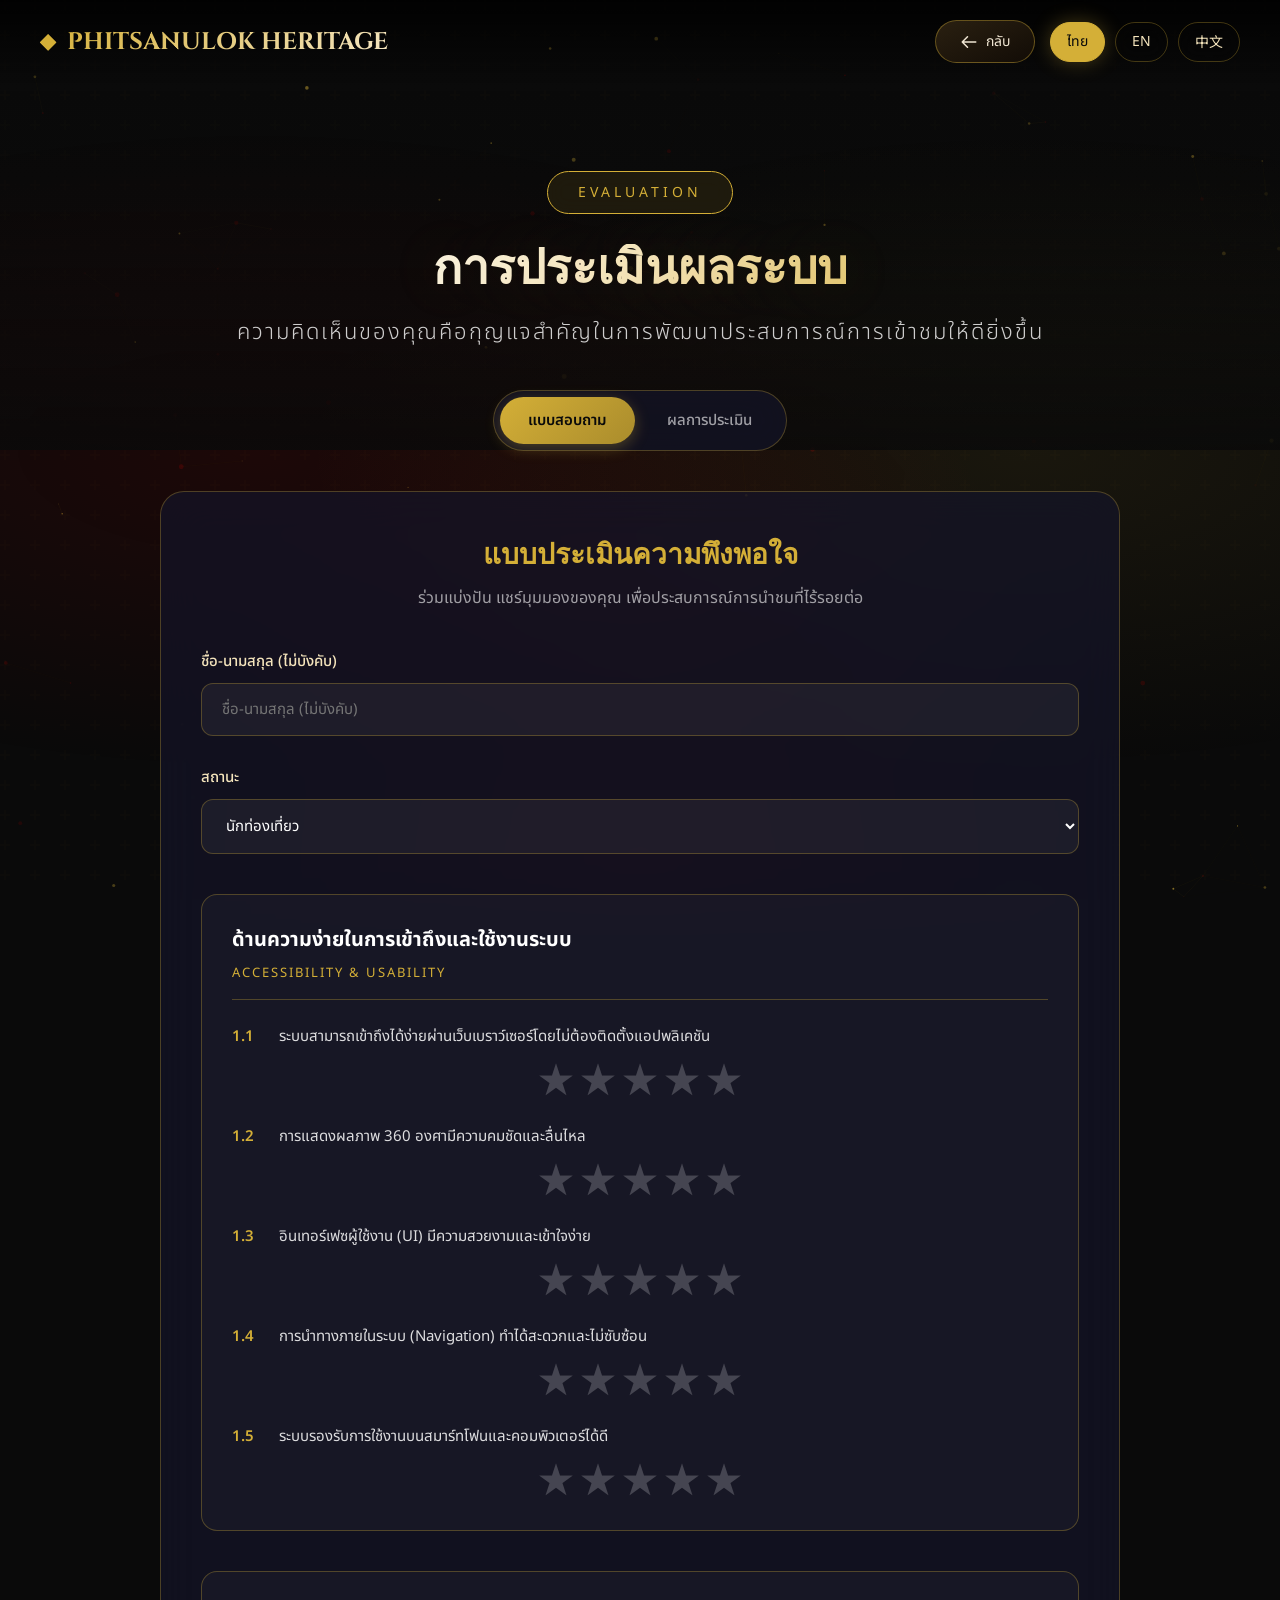
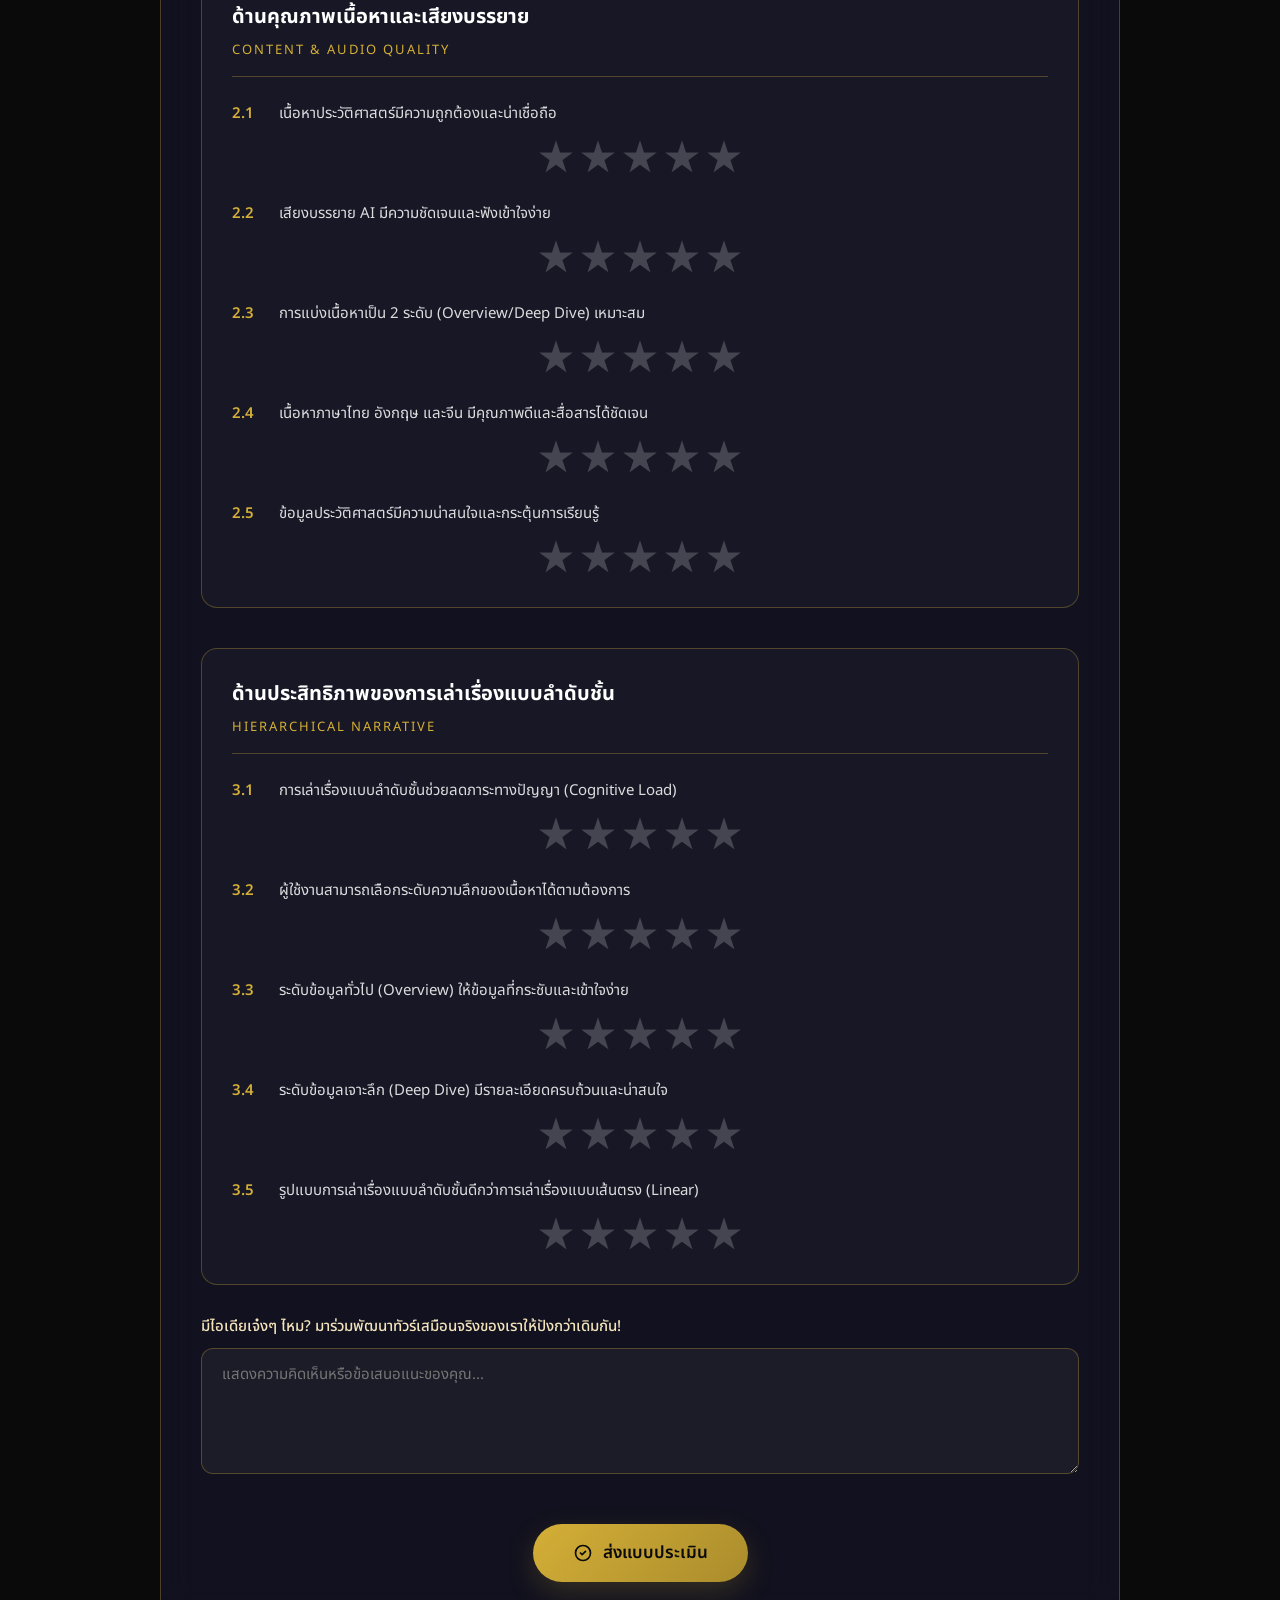
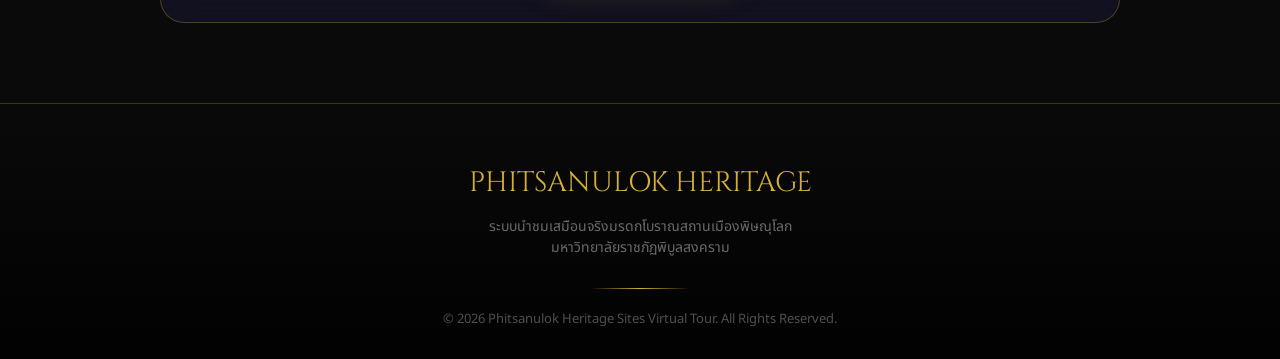
==== evaluation.html @ 80964d95 "Add cache-busting query params to script tags Browsers were caching js/evaluation.js aggressively, s" ====
<!DOCTYPE html>
<html lang="th">
<head>
    <meta charset="UTF-8">
    <meta name="viewport" content="width=device-width, initial-scale=1.0">
    <title>การประเมินผล | Phitsanulok Heritage Evaluation</title>
    <meta name="description" content="แบบประเมินความพึงพอใจระบบนำชมเสมือนจริงมรดกโบราณสถานพิษณุโลก">
    <link rel="stylesheet" href="css/style.css">
    <link rel="preconnect" href="https://fonts.googleapis.com">
    <link rel="preconnect" href="https://fonts.gstatic.com" crossorigin>
</head>
<body>
    <!-- Background Effects -->
    <canvas id="particles-canvas"></canvas>
    <div class="bg-gradient"></div>
    <div class="thai-pattern"></div>

    <!-- Navigation -->
    <nav class="main-nav">
        <a href="index.html" class="nav-logo">PHITSANULOK HERITAGE</a>
        <div style="display: flex; align-items: center; gap: 15px;">
            <a href="index.html" class="tour-back">
                <svg width="18" height="18" fill="none" stroke="currentColor" viewBox="0 0 24 24">
                    <path stroke-linecap="round" stroke-linejoin="round" stroke-width="2" d="M10 19l-7-7m0 0l7-7m-7 7h18"/>
                </svg>
                <span>กลับ</span>
            </a>
            <div class="nav-lang">
                <button class="lang-btn active" data-lang="th">ไทย</button>
                <button class="lang-btn" data-lang="en">EN</button>
                <button class="lang-btn" data-lang="zh">中文</button>
            </div>
        </div>
    </nav>

    <!-- Hero Section (Compact) -->
    <section class="hero hero-compact">
        <div class="hero-bg" style="filter: brightness(0.15);"></div>
        <div class="hero-overlay"></div>
        <div class="hero-content" style="padding-top: 120px;">
            <div class="hero-badge">EVALUATION</div>
            <h1 class="hero-title" style="font-size: clamp(28px, 5vw, 48px);">การประเมินผลระบบ</h1>
            <p class="hero-subtitle">ความคิดเห็นของคุณคือกุญแจสำคัญในการพัฒนาประสบการณ์การเข้าชมให้ดียิ่งขึ้น</p>
        </div>
    </section>

    <!-- Evaluation Section -->
    <section class="evaluation-section">
        <div class="eval-tabs-container">
            <div class="eval-tabs">
                <!-- Tabs rendered by JS -->
            </div>
        </div>
        <div class="eval-content">
            <!-- Content rendered by JS -->
        </div>
    </section>

    <!-- Footer -->
    <footer class="main-footer">
        <div class="footer-logo">PHITSANULOK HERITAGE</div>
        <p class="footer-text">
            ระบบนำชมเสมือนจริงมรดกโบราณสถานเมืองพิษณุโลก<br>
            มหาวิทยาลัยราชภัฏพิบูลสงคราม
        </p>
        <div class="footer-divider"></div>
        <p class="footer-copy">© 2026 Phitsanulok Heritage Sites Virtual Tour. All Rights Reserved.</p>
    </footer>

    <script src="js/main.js?v=2"></script>
    <script src="js/evaluation.js?v=2"></script>
</body>
</html>
---- css/style.css ----
/* ============================================
   CHAN PALACE VIRTUAL TOUR - ROYAL THEME CSS
   ============================================ */

@import url('https://fonts.googleapis.com/css2?family=Noto+Sans+Thai:wght@300;400;500;600;700&family=Noto+Sans+SC:wght@300;400;500;700&family=Cinzel:wght@400;600;700&display=swap');

:root {
    --royal-gold: #D4AF37;
    --royal-gold-light: #F4E4BC;
    --royal-gold-dark: #AA8C2C;
    --royal-red: #8B0000;
    --royal-red-dark: #5C0000;
    --royal-black: #0a0a0a;
    --royal-dark: #1a1a2e;
    --glass-bg: rgba(20, 20, 40, 0.7);
    --glass-border: rgba(212, 175, 55, 0.3);
}

* {
    margin: 0;
    padding: 0;
    box-sizing: border-box;
}

html {
    scroll-behavior: smooth;
    height: 100%;
}

body {
    font-family: 'Noto Sans Thai', 'Noto Sans SC', sans-serif;
    background: var(--royal-black);
    color: #fff;
    overflow-x: hidden;
    min-height: 100vh;
    height: 100%;
}

/* The 360 tour's <a-scene> needs an explicit height to resolve against,
   otherwise it collapses to 0px and the canvas never becomes visible. */
a-scene {
    display: block;
    width: 100%;
    height: 100vh;
}

/* Custom Scrollbar */
::-webkit-scrollbar {
    width: 8px;
}
::-webkit-scrollbar-track {
    background: var(--royal-black);
}
::-webkit-scrollbar-thumb {
    background: linear-gradient(180deg, var(--royal-gold), var(--royal-gold-dark));
    border-radius: 4px;
}

/* ============================================
   PARTICLES & BACKGROUND EFFECTS
   ============================================ */
#particles-canvas {
    position: fixed;
    top: 0;
    left: 0;
    width: 100%;
    height: 100%;
    z-index: 0;
    pointer-events: none;
}

.bg-gradient {
    position: fixed;
    top: 0;
    left: 0;
    width: 100%;
    height: 100%;
    background: 
        radial-gradient(ellipse at 20% 50%, rgba(139, 0, 0, 0.15) 0%, transparent 50%),
        radial-gradient(ellipse at 80% 50%, rgba(212, 175, 55, 0.08) 0%, transparent 50%),
        radial-gradient(ellipse at 50% 100%, rgba(90, 0, 0, 0.2) 0%, transparent 50%);
    z-index: 1;
    pointer-events: none;
}

/* Thai Pattern Overlay */
.thai-pattern {
    position: fixed;
    top: 0;
    left: 0;
    width: 100%;
    height: 100%;
    background-image: url("data:image/svg+xml,%3Csvg width='60' height='60' viewBox='0 0 60 60' xmlns='http://www.w3.org/2000/svg'%3E%3Cg fill='none' fill-rule='evenodd'%3E%3Cg fill='%23D4AF37' fill-opacity='0.03'%3E%3Cpath d='M36 34v-4h-2v4h-4v2h4v4h2v-4h4v-2h-4zm0-30V0h-2v4h-4v2h4v4h2V6h4V4h-4zM6 34v-4H4v4H0v2h4v4h2v-4h4v-2H6zM6 4V0H4v4H0v2h4v4h2V6h4V4H6z'/%3E%3C/g%3E%3C/g%3E%3C/svg%3E");
    z-index: 2;
    pointer-events: none;
    opacity: 0.6;
}

/* ============================================
   LOADING SCREEN
   ============================================ */
.loading-screen {
    position: fixed;
    top: 0;
    left: 0;
    width: 100%;
    height: 100%;
    background: var(--royal-black);
    z-index: 9999;
    display: flex;
    flex-direction: column;
    align-items: center;
    justify-content: center;
    transition: opacity 1s ease, visibility 1s ease;
}

.loading-screen.hidden {
    opacity: 0;
    visibility: hidden;
    pointer-events: none;
}

.loading-text {
    font-size: 18px;
    color: var(--royal-gold-light);
    letter-spacing: 4px;
    animation: pulse 2s ease-in-out infinite;
}

@keyframes spin {
    to { transform: rotate(360deg); }
}

@keyframes pulse {
    0%, 100% { opacity: 0.5; }
    50% { opacity: 1; }
}

/* ============================================
   NAVIGATION
   ============================================ */
.main-nav {
    position: fixed;
    top: 0;
    left: 0;
    width: 100%;
    z-index: 100;
    padding: 20px 40px;
    display: flex;
    justify-content: space-between;
    align-items: center;
    background: linear-gradient(to bottom, rgba(0,0,0,0.8), transparent);
    transition: all 0.4s ease;
}

.main-nav.scrolled {
    background: rgba(10, 10, 10, 0.95);
    backdrop-filter: blur(20px);
    padding: 15px 40px;
    border-bottom: 1px solid var(--glass-border);
}

.nav-logo {
    font-family: 'Cinzel', serif;
    font-size: 24px;
    font-weight: 700;
    background: linear-gradient(135deg, var(--royal-gold), var(--royal-gold-light), var(--royal-gold));
    background-size: 200% auto;
    -webkit-background-clip: text;
    -webkit-text-fill-color: transparent;
    background-clip: text;
    animation: shine 3s linear infinite;
    text-decoration: none;
    display: flex;
    align-items: center;
    gap: 12px;
}

.nav-logo::before {
    content: '◆';
    color: var(--royal-gold);
    -webkit-text-fill-color: var(--royal-gold);
    font-size: 20px;
}

@keyframes shine {
    to { background-position: 200% center; }
}

.nav-lang {
    display: flex;
    gap: 10px;
}

.lang-btn {
    background: transparent;
    border: 1px solid var(--glass-border);
    color: var(--royal-gold-light);
    padding: 8px 16px;
    border-radius: 20px;
    cursor: pointer;
    font-family: inherit;
    font-size: 14px;
    transition: all 0.3s ease;
    backdrop-filter: blur(10px);
}

.lang-btn:hover, .lang-btn.active {
    background: var(--royal-gold);
    color: var(--royal-black);
    border-color: var(--royal-gold);
    box-shadow: 0 0 20px rgba(212, 175, 55, 0.3);
}

/* ============================================
   HERO SECTION
   ============================================ */
.hero {
    position: relative;
    height: 100vh;
    display: flex;
    align-items: center;
    justify-content: center;
    overflow: hidden;
    z-index: 10;
}

.hero-bg {
    position: absolute;
    top: 0;
    left: 0;
    width: 100%;
    height: 100%;
    background: url('img/110.webp') center/cover;
    filter: brightness(0.3);
    transform: scale(1.1);
    animation: zoomSlow 20s ease-in-out infinite alternate;
}

.hero-bg-layer {
    position: absolute;
    top: 0;
    left: 0;
    width: 100%;
    height: 100%;
    background-size: cover;
    background-position: center;
    filter: brightness(0.85);
    transform: scale(1.1);
    opacity: 0;
    transition: opacity 1.5s ease-in-out;
    animation: zoomSlow 20s ease-in-out infinite alternate;
}

.hero-bg-layer.active {
    opacity: 1;
}

@keyframes zoomSlow {
    to { transform: scale(1.2); }
}

.hero-overlay {
    position: absolute;
    top: 0;
    left: 0;
    width: 100%;
    height: 100%;
    background: linear-gradient(to bottom, 
        rgba(10,10,10,0.1) 0%, 
        rgba(10,10,10,0.35) 50%, 
        rgba(10,10,10,0.85) 100%);
}

.hero-content {
    position: relative;
    z-index: 10;
    text-align: center;
    max-width: 900px;
    padding: 0 20px;
}

.hero-badge {
    display: inline-block;
    padding: 10px 30px;
    border: 1px solid var(--royal-gold);
    border-radius: 30px;
    color: var(--royal-gold);
    font-size: 14px;
    letter-spacing: 4px;
    text-transform: uppercase;
    margin-bottom: 30px;
    animation: fadeInDown 1s ease;
    background: rgba(212, 175, 55, 0.1);
    backdrop-filter: blur(10px);
}

.hero-title {
    font-family: 'Cinzel', serif;
    font-size: clamp(40px, 8vw, 80px);
    font-weight: 700;
    line-height: 1.1;
    margin-bottom: 20px;
    background: linear-gradient(135deg, #fff 0%, var(--royal-gold-light) 50%, var(--royal-gold) 100%);
    -webkit-background-clip: text;
    -webkit-text-fill-color: transparent;
    background-clip: text;
    animation: fadeInUp 1s ease 0.3s both;
    text-shadow: 0 0 60px rgba(212, 175, 55, 0.2);
}

.hero-subtitle {
    font-size: clamp(16px, 3vw, 22px);
    color: rgba(255, 255, 255, 0.8);
    margin-bottom: 50px;
    font-weight: 300;
    letter-spacing: 2px;
    animation: fadeInUp 1s ease 0.6s both;
}

.hero-cta {
    display: inline-flex;
    align-items: center;
    gap: 15px;
    padding: 18px 50px;
    background: linear-gradient(135deg, var(--royal-gold), var(--royal-gold-dark));
    color: var(--royal-black);
    text-decoration: none;
    font-size: 18px;
    font-weight: 600;
    border-radius: 50px;
    transition: all 0.4s ease;
    animation: fadeInUp 1s ease 0.9s both;
    box-shadow: 0 10px 40px rgba(212, 175, 55, 0.3);
    border: 2px solid transparent;
    position: relative;
    overflow: hidden;
}

.hero-cta::before {
    content: '';
    position: absolute;
    top: 0;
    left: -100%;
    width: 100%;
    height: 100%;
    background: linear-gradient(90deg, transparent, rgba(255,255,255,0.4), transparent);
    transition: left 0.6s ease;
}

.hero-cta:hover::before {
    left: 100%;
}

.hero-cta:hover {
    transform: translateY(-3px);
    box-shadow: 0 15px 50px rgba(212, 175, 55, 0.5);
    border-color: var(--royal-gold-light);
}

.hero-cta svg {
    width: 24px;
    height: 24px;
    transition: transform 0.3s ease;
}

.hero-cta:hover svg {
    transform: translateX(5px);
}

.scroll-indicator {
    position: absolute;
    bottom: 40px;
    left: 50%;
    transform: translateX(-50%);
    display: flex;
    flex-direction: column;
    align-items: center;
    gap: 10px;
    animation: bounce 2s infinite;
    color: var(--royal-gold);
    font-size: 12px;
    letter-spacing: 2px;
}

@keyframes bounce {
    0%, 20%, 50%, 80%, 100% { transform: translateX(-50%) translateY(0); }
    40% { transform: translateX(-50%) translateY(-10px); }
    60% { transform: translateX(-50%) translateY(-5px); }
}

@keyframes fadeInDown {
    from { opacity: 0; transform: translateY(-30px); }
    to { opacity: 1; transform: translateY(0); }
}

@keyframes fadeInUp {
    from { opacity: 0; transform: translateY(30px); }
    to { opacity: 1; transform: translateY(0); }
}

/* ============================================
   LOCATIONS SECTION
   ============================================ */
.locations-section {
    position: relative;
    z-index: 10;
    padding: 100px 40px;
    max-width: 1400px;
    margin: 0 auto;
}

.section-header {
    text-align: center;
    margin-bottom: 80px;
}

.section-label {
    display: inline-block;
    color: var(--royal-gold);
    font-size: 14px;
    letter-spacing: 4px;
    text-transform: uppercase;
    margin-bottom: 15px;
    position: relative;
}

.section-label::before,
.section-label::after {
    content: '◆';
    margin: 0 15px;
    color: var(--royal-gold-dark);
    font-size: 10px;
}

.section-title {
    font-family: 'Cinzel', serif;
    font-size: clamp(28px, 5vw, 48px);
    font-weight: 700;
    color: #fff;
    margin-bottom: 20px;
}

.section-desc {
    color: rgba(255, 255, 255, 0.6);
    font-size: 18px;
    max-width: 600px;
    margin: 0 auto;
    line-height: 1.6;
}

/* Location Cards */
.locations-grid {
    display: grid;
    grid-template-columns: repeat(auto-fit, minmax(350px, 1fr));
    gap: 40px;
}

.location-card {
    position: relative;
    border-radius: 20px;
    overflow: hidden;
    background: var(--glass-bg);
    border: 1px solid var(--glass-border);
    backdrop-filter: blur(20px);
    transition: all 0.5s cubic-bezier(0.4, 0, 0.2, 1);
    cursor: pointer;
    transform-style: preserve-3d;
    perspective: 1000px;
}

.location-card::before {
    content: '';
    position: absolute;
    top: 0;
    left: 0;
    right: 0;
    bottom: 0;
    background: linear-gradient(135deg, rgba(212, 175, 55, 0.1), transparent, rgba(139, 0, 0, 0.1));
    opacity: 0;
    transition: opacity 0.5s ease;
    z-index: 1;
    pointer-events: none;
}

.location-card:hover::before {
    opacity: 1;
}

.location-card:hover {
    transform: translateY(-10px) rotateX(5deg);
    box-shadow: 
        0 30px 60px rgba(0, 0, 0, 0.5),
        0 0 40px rgba(212, 175, 55, 0.1);
    border-color: var(--royal-gold);
}

.card-image {
    position: relative;
    height: 280px;
    overflow: hidden;
}

.card-image img {
    width: 100%;
    height: 100%;
    object-fit: cover;
    transition: transform 0.8s ease;
}

.location-card:hover .card-image img {
    transform: scale(1.15);
}

.card-image-overlay {
    position: absolute;
    top: 0;
    left: 0;
    width: 100%;
    height: 100%;
    background: linear-gradient(to bottom, transparent 30%, rgba(10, 10, 10, 0.9) 100%);
}

.card-badge {
    position: absolute;
    top: 20px;
    right: 20px;
    background: rgba(212, 175, 55, 0.9);
    color: var(--royal-black);
    padding: 6px 16px;
    border-radius: 20px;
    font-size: 12px;
    font-weight: 600;
    z-index: 5;
    backdrop-filter: blur(10px);
}

.card-content {
    padding: 30px;
    position: relative;
    z-index: 5;
}

.card-number {
    position: absolute;
    top: -40px;
    right: 20px;
    font-family: 'Cinzel', serif;
    font-size: 80px;
    font-weight: 700;
    color: rgba(212, 175, 55, 0.1);
    line-height: 1;
    z-index: 0;
}

.card-title {
    font-size: 24px;
    font-weight: 600;
    margin-bottom: 10px;
    color: #fff;
    position: relative;
    z-index: 1;
}

.card-text {
    color: rgba(255, 255, 255, 0.6);
    font-size: 15px;
    line-height: 1.7;
    margin-bottom: 25px;
    position: relative;
    z-index: 1;
}

.card-meta {
    display: flex;
    align-items: center;
    gap: 20px;
    margin-bottom: 25px;
    position: relative;
    z-index: 1;
}

.meta-item {
    display: flex;
    align-items: center;
    gap: 8px;
    font-size: 13px;
    color: var(--royal-gold-light);
}

.meta-item svg {
    width: 16px;
    height: 16px;
    color: var(--royal-gold);
}

.card-btn {
    display: inline-flex;
    align-items: center;
    gap: 10px;
    padding: 12px 28px;
    background: transparent;
    border: 1px solid var(--royal-gold);
    color: var(--royal-gold);
    text-decoration: none;
    border-radius: 30px;
    font-size: 14px;
    font-weight: 500;
    transition: all 0.3s ease;
    position: relative;
    z-index: 1;
    overflow: hidden;
}

.card-btn::before {
    content: '';
    position: absolute;
    top: 0;
    left: 0;
    width: 0;
    height: 100%;
    background: var(--royal-gold);
    transition: width 0.4s ease;
    z-index: -1;
}

.card-btn:hover::before {
    width: 100%;
}

.card-btn:hover {
    color: var(--royal-black);
    box-shadow: 0 0 20px rgba(212, 175, 55, 0.3);
}

/* ============================================
   FOOTER
   ============================================ */
.main-footer {
    position: relative;
    z-index: 10;
    padding: 60px 40px 30px;
    border-top: 1px solid var(--glass-border);
    background: linear-gradient(to top, rgba(0,0,0,0.8), transparent);
    text-align: center;
}

.footer-logo {
    font-family: 'Cinzel', serif;
    font-size: 28px;
    color: var(--royal-gold);
    margin-bottom: 15px;
}

.footer-text {
    color: rgba(255, 255, 255, 0.4);
    font-size: 14px;
    margin-bottom: 30px;
}

.footer-divider {
    width: 100px;
    height: 1px;
    background: linear-gradient(to right, transparent, var(--royal-gold), transparent);
    margin: 0 auto 20px;
}

.footer-copy {
    color: rgba(255, 255, 255, 0.3);
    font-size: 13px;
}

/* ============================================
   TOUR PAGE SPECIFIC
   ============================================ */
.tour-container {
    position: fixed;
    top: 0;
    left: 0;
    width: 100%;
    height: 100%;
    z-index: 1;
}

.tour-ui {
    position: fixed;
    z-index: 100;
    pointer-events: none;
    width: 100%;
    height: 100%;
    top: 0;
    left: 0;
}

.tour-ui > * {
    pointer-events: auto;
}

.tour-header {
    position: absolute;
    top: 0;
    left: 0;
    width: 100%;
    padding: 20px 40px;
    display: flex;
    justify-content: space-between;
    align-items: center;
    background: linear-gradient(to bottom, rgba(0,0,0,0.8), transparent);
}

.tour-title {
    font-family: 'Cinzel', serif;
    font-size: 20px;
    color: var(--royal-gold);
}

.tour-back {
    display: inline-flex;
    align-items: center;
    gap: 8px;
    padding: 10px 24px;
    background: linear-gradient(155deg, #2a2011, #120c06);
    border: 1px solid rgba(212, 175, 55, 0.4);
    color: #f0e6d3;
    text-decoration: none;
    border-radius: 30px;
    font-size: 14px;
    backdrop-filter: blur(20px);
    transition: all 0.3s ease;
}

.tour-back:hover {
    background: var(--royal-gold);
    color: var(--royal-black);
    border-color: var(--royal-gold);
}

/* Info Panel */
.info-panel {
    position: absolute;
    bottom: 40px;
    left: 50%;
    transform: translateX(-50%);
    width: 90%;
    max-width: 700px;
    background:
        radial-gradient(120% 70% at 50% 0%, rgba(212, 175, 55, 0.09), transparent 70%),
        linear-gradient(160deg, #2a2011 0%, #191207 55%, #100b06 100%);
    backdrop-filter: blur(24px);
    border: 1px solid rgba(212, 175, 55, 0.42);
    border-radius: 24px;
    padding: 30px;
    box-shadow: 0 20px 60px rgba(0, 0, 0, 0.5), inset 0 1px 0 rgba(244, 228, 188, 0.12);
}

.info-tabs {
    display: flex;
    gap: 10px;
    margin-bottom: 20px;
}

.info-tab {
    padding: 10px 24px;
    background: transparent;
    border: 1px solid rgba(212, 175, 55, 0.3);
    color: #cdbf9f;
    border-radius: 20px;
    cursor: pointer;
    font-family: inherit;
    font-size: 14px;
    transition: all 0.3s ease;
}

.info-tab:hover, .info-tab.active {
    background: var(--royal-gold);
    color: var(--royal-black);
    border-color: var(--royal-gold);
    font-weight: 600;
}

.info-content {
    color: #e8dcc2;
    line-height: 1.8;
    font-size: 15px;
    max-height: 150px;
    overflow-y: auto;
    padding-right: 10px;
}

.info-actions {
    display: flex;
    gap: 15px;
    margin-top: 20px;
    align-items: center;
}

.btn-speak {
    display: inline-flex;
    align-items: center;
    gap: 8px;
    padding: 10px 24px;
    background: linear-gradient(135deg, var(--royal-red), var(--royal-red-dark));
    border: none;
    color: #fff;
    border-radius: 25px;
    cursor: pointer;
    font-family: inherit;
    font-size: 14px;
    transition: all 0.3s ease;
}

.btn-speak:hover {
    transform: scale(1.05);
    box-shadow: 0 5px 20px rgba(139, 0, 0, 0.4);
}

.btn-speak.speaking {
    background: linear-gradient(135deg, var(--royal-gold), var(--royal-gold-dark));
    color: var(--royal-black);
    animation: pulse 1.5s infinite;
}

.duration-badge {
    display: inline-flex;
    align-items: center;
    gap: 6px;
    padding: 8px 16px;
    background: rgba(212, 175, 55, 0.14);
    border: 1px solid rgba(212, 175, 55, 0.25);
    border-radius: 20px;
    font-size: 13px;
    color: var(--royal-gold-light);
}

.speak-note {
    width: 100%;
    margin: 12px 0 0;
    padding: 9px 12px;
    background: rgba(139, 0, 0, 0.18);
    border: 1px solid rgba(212, 175, 55, 0.28);
    border-radius: 10px;
    font-size: 11.5px;
    line-height: 1.55;
    color: #e8dcc2;
}

/* ============================================
   SITE INFO PANEL (left) — hours / sacred days / route map
   ============================================ */
.site-panel {
    position: absolute;
    left: 20px;
    top: 88px;
    width: 300px;
    background:
        radial-gradient(120% 60% at 50% 0%, rgba(212, 175, 55, 0.10), transparent 70%),
        linear-gradient(160deg, #2a2011 0%, #191207 52%, #100b06 100%);
    backdrop-filter: blur(24px);
    border: 1px solid rgba(212, 175, 55, 0.45);
    border-radius: 20px;
    box-shadow: 0 24px 60px rgba(0, 0, 0, 0.5), inset 0 1px 0 rgba(244, 228, 188, 0.14);
    transition: transform 0.32s ease;
}

.site-panel.collapsed {
    transform: translateX(calc(-100% - 4px));
}

.site-panel-inner {
    padding: 18px;
    max-height: calc(100vh - 150px);
    overflow-y: auto;
}

.site-panel-toggle {
    position: absolute;
    right: -16px;
    top: 20px;
    width: 32px;
    height: 32px;
    border-radius: 50%;
    border: 1px solid rgba(212, 175, 55, 0.55);
    background: linear-gradient(150deg, #2a2011, #120c06);
    color: var(--royal-gold-light);
    cursor: pointer;
    display: flex;
    align-items: center;
    justify-content: center;
    box-shadow: 0 4px 16px rgba(0, 0, 0, 0.45);
}

.site-panel-toggle:hover { border-color: var(--royal-gold); }

.site-panel-toggle svg {
    width: 16px;
    height: 16px;
    transition: transform 0.3s ease;
}

.site-panel.collapsed .site-panel-toggle svg {
    transform: rotate(180deg);
}

.site-panel-title {
    margin: 0 0 10px;
    padding-bottom: 10px;
    border-bottom: 1px solid rgba(212, 175, 55, 0.28);
    font-size: 15px;
    font-weight: 700;
    color: var(--royal-gold);
    letter-spacing: 0.3px;
}

.site-panel-title::before {
    content: "\25C6";
    margin-right: 7px;
    font-size: 10px;
    vertical-align: middle;
    color: var(--royal-gold-dark);
}

.acc-item {
    border-top: 1px solid rgba(212, 175, 55, 0.16);
}

.acc-head {
    width: 100%;
    display: flex;
    align-items: center;
    gap: 10px;
    padding: 11px 0;
    background: transparent;
    border: none;
    color: #f0e6d3;
    font-family: inherit;
    font-size: 13.5px;
    cursor: pointer;
    text-align: left;
}

.acc-item.open .acc-head { color: var(--royal-gold-light); }

.acc-ico {
    width: 27px;
    height: 27px;
    flex-shrink: 0;
    display: inline-flex;
    align-items: center;
    justify-content: center;
    border-radius: 9px;
    font-size: 14px;
    background: rgba(212, 175, 55, 0.16);
    border: 1px solid rgba(212, 175, 55, 0.22);
}

.acc-item[data-acc="events"] .acc-ico {
    background: rgba(139, 0, 0, 0.22);
    border-color: rgba(139, 0, 0, 0.35);
}

.acc-item[data-acc="route"] .acc-ico {
    background: rgba(58, 140, 130, 0.20);
    border-color: rgba(58, 140, 130, 0.32);
}

.acc-label { flex: 1; }

.acc-chev {
    width: 16px;
    height: 16px;
    flex-shrink: 0;
    transition: transform 0.25s ease;
    color: var(--royal-gold);
    opacity: 0.75;
}

.acc-item.open .acc-chev { transform: rotate(180deg); opacity: 1; }

.acc-body {
    max-height: 0;
    overflow: hidden;
    transition: max-height 0.32s ease;
    font-size: 12.5px;
    color: #ded0b4;
    line-height: 1.6;
}

.acc-item.open .acc-body {
    max-height: 640px;
    padding-bottom: 12px;
}

.acc-body .kv { margin: 3px 0; }
.acc-body .kv strong { color: #f5efdf; }
.acc-body .muted { color: #c6b48f; font-size: 11.5px; }

/* "Usually busy right now" estimate */
.busy {
    margin-top: 10px;
    padding-top: 10px;
    border-top: 1px dashed rgba(212, 175, 55, 0.28);
}

.busy-row {
    display: flex;
    align-items: center;
    justify-content: space-between;
    gap: 8px;
}

.busy-label { font-size: 12px; color: #c6b48f; }

.busy-pill {
    font-size: 11.5px;
    font-weight: 700;
    padding: 3px 10px;
    border-radius: 999px;
    white-space: nowrap;
}

.busy-pill.lvl-0 { background: rgba(46, 160, 90, 0.22); color: #6fe0a0; }
.busy-pill.lvl-1 { background: rgba(212, 175, 55, 0.22); color: var(--royal-gold-light); }
.busy-pill.lvl-2 { background: rgba(200, 90, 40, 0.26); color: #ff9d6b; }
.busy-pill.lvl-3 { background: rgba(139, 0, 0, 0.38); color: #ff8080; }
.busy-pill.closed { background: rgba(212, 175, 55, 0.12); color: #c6b48f; }

.busy-bar {
    margin-top: 7px;
    height: 6px;
    border-radius: 999px;
    background: rgba(212, 175, 55, 0.14);
    overflow: hidden;
}

.busy-bar span {
    display: block;
    height: 100%;
    border-radius: 999px;
    transition: width 0.4s ease;
}

.busy-bar span.lvl-0 { background: #3fbf7a; }
.busy-bar span.lvl-1 { background: var(--royal-gold); }
.busy-bar span.lvl-2 { background: #e2703a; }
.busy-bar span.lvl-3 { background: var(--royal-red); }

.busy-note { margin: 6px 0 0; font-size: 10px; color: #a8997c; }

.ev-list {
    list-style: none;
    margin: 0;
    padding: 0;
    display: flex;
    flex-direction: column;
    gap: 9px;
}

.ev-list li {
    display: flex;
    flex-direction: column;
    gap: 2px;
    padding-left: 10px;
    border-left: 2px solid var(--royal-gold-dark);
}

.ev-name { color: var(--royal-gold-light); font-weight: 600; }
.ev-when { color: #cdbf9f; }

/* Route mini-map */
.route-map { margin: 4px 0 10px; }

.route-svg {
    width: 100%;
    height: auto;
    display: block;
    background: rgba(212, 175, 55, 0.06);
    border: 1px solid rgba(212, 175, 55, 0.15);
    border-radius: 12px;
}

.rm-river { fill: rgba(90, 150, 200, 0.28); }

.rm-edge { stroke: rgba(244, 228, 188, 0.28); stroke-width: 2; }
.rm-edge.on { stroke: var(--royal-gold); stroke-width: 3.5; }

.rm-node circle {
    fill: rgba(34, 25, 14, 0.94);
    stroke: rgba(244, 228, 188, 0.55);
    stroke-width: 2;
    cursor: pointer;
    transition: stroke 0.2s ease, fill 0.2s ease;
}

.rm-node text {
    fill: #fff;
    font-size: 12px;
    font-weight: 700;
    text-anchor: middle;
    pointer-events: none;
}

.rm-node:hover circle { stroke: var(--royal-gold-light); }
.rm-node.cur circle { fill: var(--royal-gold); stroke: #fff; }
.rm-node.cur text { fill: var(--royal-black); }
.rm-node.dest circle { fill: var(--royal-red); stroke: var(--royal-gold-light); }
.rm-node.on circle { stroke: var(--royal-gold); }

.route-od {
    display: flex;
    align-items: center;
    flex-wrap: wrap;
    gap: 5px;
    margin: 0 0 6px;
    font-size: 12.5px;
    color: #ded0b4;
}

.rm-badge {
    display: inline-flex;
    width: 18px;
    height: 18px;
    border-radius: 50%;
    background: var(--royal-gold);
    color: var(--royal-black);
    font-size: 11px;
    font-weight: 700;
    align-items: center;
    justify-content: center;
    flex-shrink: 0;
}

.rm-badge.dest { background: var(--royal-red); color: #fff; }
.route-arrow { color: var(--royal-gold); }

.route-stat { margin: 0 0 8px; font-size: 12px; color: #d8c9a8; }

.route-go {
    width: 100%;
    padding: 8px;
    background: linear-gradient(135deg, var(--royal-gold), var(--royal-gold-dark));
    color: var(--royal-black);
    border: none;
    border-radius: 10px;
    font-family: inherit;
    font-size: 12.5px;
    font-weight: 600;
    cursor: pointer;
    transition: transform 0.2s ease;
}

.route-go:hover { transform: scale(1.03); }

.site-note {
    margin: 14px 0 0;
    padding-top: 10px;
    border-top: 1px solid rgba(212, 175, 55, 0.16);
    font-size: 10.5px;
    color: #9c8d70;
    line-height: 1.55;
}

/* Scene Selector */
.scene-selector {
    position: absolute;
    top: 50%;
    right: 30px;
    transform: translateY(-50%);
    display: flex;
    flex-direction: column;
    gap: 15px;
}

.scene-thumb {
    width: 60px;
    height: 60px;
    border-radius: 12px;
    border: 2px solid transparent;
    overflow: hidden;
    cursor: pointer;
    transition: all 0.3s ease;
    position: relative;
    opacity: 0.6;
}

.scene-thumb img {
    width: 100%;
    height: 100%;
    object-fit: cover;
}

.scene-thumb:hover, .scene-thumb.active {
    opacity: 1;
    border-color: var(--royal-gold);
    transform: scale(1.1);
    box-shadow: 0 0 20px rgba(212, 175, 55, 0.3);
}

.scene-thumb.active::after {
    content: '';
    position: absolute;
    inset: 0;
    border: 2px solid var(--royal-gold);
    border-radius: 12px;
    box-shadow: inset 0 0 10px rgba(212, 175, 55, 0.3);
}

/* Responsive */
@media (max-width: 768px) {
    .main-nav {
        padding: 15px 20px;
    }
    .locations-section {
        padding: 60px 20px;
    }
    .locations-grid {
        grid-template-columns: 1fr;
        gap: 30px;
    }
    .scene-selector {
        bottom: 200px;
        top: auto;
        right: 15px;
        flex-direction: row;
    }
    .info-panel {
        bottom: 20px;
        padding: 20px;
    }
    .site-panel {
        left: 10px;
        top: 74px;
        width: min(74vw, 264px);
        max-height: 54vh;
    }
    .site-panel-inner {
        max-height: 54vh;
        padding: 14px;
    }
    .site-panel.collapsed {
        transform: translateX(calc(-100% - 2px));
    }
}

/* Small phones: nav bar, tour header, thumbnail rail and side panel all
   need their own layout, not just smaller padding, or they overlap. */
@media (max-width: 480px) {
    .main-nav {
        flex-wrap: wrap;
        gap: 8px 10px;
        padding: 12px 16px;
    }
    .nav-logo {
        font-size: 17px;
        gap: 8px;
    }
    .nav-links {
        order: 3;
        flex-basis: 100%;
        justify-content: center;
        margin: 0;
    }
    .nav-lang {
        gap: 6px;
    }
    .lang-btn {
        padding: 6px 12px;
        font-size: 12px;
    }
    .hero-cta {
        padding: 14px 34px;
        font-size: 16px;
    }

    .tour-header {
        flex-wrap: wrap;
        padding: 14px 16px;
        row-gap: 8px;
    }
    .tour-title {
        order: 3;
        flex-basis: 100%;
        text-align: center;
        font-size: 15px;
        line-height: 1.3;
    }
    .tour-back {
        padding: 8px 14px;
        font-size: 12px;
        gap: 5px;
    }
    .tour-back svg {
        width: 14px;
        height: 14px;
    }

    /* Thumbnail rail: a horizontal scroller right under the header, not a
       column near the bottom — a column of 6+ thumbnails is wider than a
       phone screen, and anchoring it near the bottom put it underneath
       the (taller, variable-height) info panel. */
    .scene-selector {
        top: 96px;
        bottom: auto;
        transform: none;
        left: 10px;
        right: 10px;
        gap: 10px;
        overflow-x: auto;
        padding: 2px 2px 6px;
        justify-content: flex-start;
        -webkit-overflow-scrolling: touch;
    }
    .scene-thumb {
        width: 46px;
        height: 46px;
        flex-shrink: 0;
    }

    .info-panel {
        width: calc(100% - 20px);
        padding: 16px;
        bottom: 12px;
        max-height: 48vh;
        overflow-y: auto;
    }
    .info-tabs {
        gap: 8px;
        margin-bottom: 14px;
    }
    .info-tab {
        padding: 8px 16px;
        font-size: 13px;
    }
    .info-content {
        font-size: 13.5px;
        max-height: 110px;
    }
    .info-actions {
        flex-wrap: wrap;
        gap: 10px;
    }

    /* Site panel starts collapsed on phones (see js/tour.js); when a
       visitor does open it, keep it short enough to clear both the
       thumbnail rail above and the info panel below (it scrolls
       internally, so shortening it just means more scrolling, not lost
       content). */
    .site-panel {
        top: 158px;
        max-height: 25vh;
    }
    .site-panel-inner {
        max-height: 25vh;
    }
}




/* ============================================
   EVALUATION PAGE STYLES
   ============================================ */

.hero-compact {
    height: 50vh;
    min-height: 350px;
}

.evaluation-section {
    position: relative;
    z-index: 10;
    max-width: 1000px;
    margin: -60px auto 80px;
    padding: 0 20px;
}

.eval-tabs-container {
    display: flex;
    justify-content: center;
    margin-bottom: 40px;
}

.eval-tabs {
    display: inline-flex;
    background: var(--glass-bg);
    backdrop-filter: blur(20px);
    border: 1px solid var(--glass-border);
    border-radius: 50px;
    padding: 6px;
    gap: 4px;
}

.eval-tab {
    padding: 12px 28px;
    background: transparent;
    border: none;
    color: rgba(255, 255, 255, 0.6);
    font-family: inherit;
    font-size: 15px;
    font-weight: 500;
    border-radius: 40px;
    cursor: pointer;
    transition: all 0.3s ease;
    white-space: nowrap;
}

.eval-tab:hover {
    color: #fff;
    background: rgba(255, 255, 255, 0.05);
}

.eval-tab.active {
    background: linear-gradient(135deg, var(--royal-gold), var(--royal-gold-dark));
    color: var(--royal-black);
    font-weight: 600;
    box-shadow: 0 4px 15px rgba(212, 175, 55, 0.3);
}

/* Questionnaire */
.questionnaire-container {
    background: var(--glass-bg);
    backdrop-filter: blur(20px);
    border: 1px solid var(--glass-border);
    border-radius: 24px;
    padding: 40px;
    animation: fadeInUp 0.6s ease;
}

.eval-form-header {
    text-align: center;
    margin-bottom: 40px;
}

.eval-form-header h3 {
    font-family: 'Cinzel', serif;
    font-size: 28px;
    color: var(--royal-gold);
    margin-bottom: 10px;
}

.eval-form-header p {
    color: rgba(255, 255, 255, 0.6);
    font-size: 16px;
}

.eval-form {
    display: flex;
    flex-direction: column;
    gap: 30px;
}

.form-group {
    display: flex;
    flex-direction: column;
    gap: 10px;
}

.form-group label {
    color: var(--royal-gold-light);
    font-size: 15px;
    font-weight: 500;
}

.form-input, .form-select {
    padding: 14px 20px;
    background: rgba(255, 255, 255, 0.05);
    border: 1px solid var(--glass-border);
    border-radius: 12px;
    color: #fff;
    font-family: inherit;
    font-size: 15px;
    outline: none;
    transition: all 0.3s ease;
}

.form-input:focus, .form-select:focus {
    border-color: var(--royal-gold);
    box-shadow: 0 0 15px rgba(212, 175, 55, 0.1);
}

.form-select option {
    background: var(--royal-dark);
    color: #fff;
}

.dimension-block {
    background: rgba(255, 255, 255, 0.03);
    border: 1px solid var(--glass-border);
    border-radius: 16px;
    padding: 30px;
    margin-top: 10px;
}

.dimension-header {
    margin-bottom: 25px;
    padding-bottom: 15px;
    border-bottom: 1px solid var(--glass-border);
}

.dimension-header h4 {
    font-size: 20px;
    color: #fff;
    margin-bottom: 5px;
}

.dimension-en {
    font-size: 13px;
    color: var(--royal-gold);
    text-transform: uppercase;
    letter-spacing: 2px;
}

.questions-list {
    display: flex;
    flex-direction: column;
    gap: 25px;
}

.question-item {
    display: flex;
    flex-direction: column;
    gap: 15px;
}

.question-text {
    display: flex;
    gap: 12px;
    color: rgba(255, 255, 255, 0.85);
    font-size: 15px;
    line-height: 1.6;
}

.q-number {
    color: var(--royal-gold);
    font-weight: 600;
    min-width: 35px;
}

.star-rating {
    display: flex;
    flex-direction: row-reverse;
    justify-content: center;
    gap: 6px;
}

.star-rating input {
    display: none;
}

.star-rating label {
    font-size: 36px;
    line-height: 1;
    color: rgba(255, 255, 255, 0.2);
    cursor: pointer;
    transition: color 0.15s ease, transform 0.15s ease;
}

.star-rating label:hover,
.star-rating label:hover ~ label,
.star-rating input:checked ~ label {
    color: var(--royal-gold);
}

.star-rating label:hover {
    transform: scale(1.15);
}

.feedback-textarea {
    resize: vertical;
    min-height: 100px;
    font-family: inherit;
    line-height: 1.6;
}

.submit-btn {
    display: inline-flex;
    align-items: center;
    justify-content: center;
    gap: 10px;
    padding: 16px 40px;
    background: linear-gradient(135deg, var(--royal-gold), var(--royal-gold-dark));
    border: none;
    color: var(--royal-black);
    font-family: inherit;
    font-size: 17px;
    font-weight: 600;
    border-radius: 50px;
    cursor: pointer;
    transition: all 0.3s ease;
    margin-top: 20px;
    align-self: center;
    box-shadow: 0 10px 30px rgba(212, 175, 55, 0.2);
}

.submit-btn:hover {
    transform: translateY(-2px);
    box-shadow: 0 15px 40px rgba(212, 175, 55, 0.35);
}

/* Success Message */
.success-message {
    text-align: center;
    padding: 60px 20px;
    animation: fadeInUp 0.6s ease;
}

.success-icon {
    width: 80px;
    height: 80px;
    background: linear-gradient(135deg, var(--royal-gold), var(--royal-gold-dark));
    border-radius: 50%;
    display: flex;
    align-items: center;
    justify-content: center;
    font-size: 40px;
    color: var(--royal-black);
    margin: 0 auto 25px;
    box-shadow: 0 10px 40px rgba(212, 175, 55, 0.3);
}

.success-message h4 {
    font-size: 24px;
    color: var(--royal-gold);
    margin-bottom: 10px;
}

.success-message p {
    color: rgba(255, 255, 255, 0.7);
    font-size: 16px;
    margin-bottom: 30px;
}

.view-results-btn {
    padding: 14px 32px;
    background: transparent;
    border: 2px solid var(--royal-gold);
    color: var(--royal-gold);
    font-family: inherit;
    font-size: 15px;
    font-weight: 500;
    border-radius: 30px;
    cursor: pointer;
    transition: all 0.3s ease;
}

.view-results-btn:hover {
    background: var(--royal-gold);
    color: var(--royal-black);
}

/* Results Page */
.results-container {
    animation: fadeInUp 0.6s ease;
}

.results-header {
    background: var(--glass-bg);
    backdrop-filter: blur(20px);
    border: 1px solid var(--glass-border);
    border-radius: 24px;
    padding: 40px;
    text-align: center;
    margin-bottom: 30px;
}

.results-header h3 {
    font-family: 'Cinzel', serif;
    font-size: 22px;
    color: var(--royal-gold);
    margin-bottom: 25px;
}

.overall-score {
    display: flex;
    flex-direction: column;
    align-items: center;
    gap: 15px;
}

.score-circle {
    width: 150px;
    height: 150px;
    border-radius: 50%;
    background: linear-gradient(135deg, var(--royal-gold), var(--royal-gold-dark));
    display: flex;
    flex-direction: column;
    align-items: center;
    justify-content: center;
    box-shadow: 0 0 60px rgba(212, 175, 55, 0.2);
    position: relative;
}

.score-circle::before {
    content: '';
    position: absolute;
    inset: 4px;
    border-radius: 50%;
    border: 2px dashed rgba(255, 255, 255, 0.3);
}

.score-value {
    font-family: 'Cinzel', serif;
    font-size: 42px;
    font-weight: 700;
    color: var(--royal-black);
    line-height: 1;
}

.score-max {
    font-size: 16px;
    color: rgba(0, 0, 0, 0.5);
    font-weight: 500;
}

.score-label {
    font-size: 20px;
    color: var(--royal-gold-light);
    font-weight: 600;
    padding: 8px 24px;
    background: rgba(212, 175, 55, 0.1);
    border-radius: 20px;
    border: 1px solid var(--glass-border);
}

.stats-grid {
    display: grid;
    grid-template-columns: repeat(3, 1fr);
    gap: 20px;
    margin-bottom: 40px;
}

.stat-card {
    background: var(--glass-bg);
    backdrop-filter: blur(20px);
    border: 1px solid var(--glass-border);
    border-radius: 20px;
    padding: 30px;
    text-align: center;
    transition: all 0.3s ease;
}

.stat-card:hover {
    transform: translateY(-5px);
    border-color: var(--royal-gold);
}

.stat-card.highlight {
    border-color: var(--royal-gold);
    background: linear-gradient(135deg, rgba(212, 175, 55, 0.1), rgba(139, 0, 0, 0.05));
}

.stat-icon {
    font-size: 32px;
    margin-bottom: 12px;
}

.stat-value {
    font-family: 'Cinzel', serif;
    font-size: 32px;
    font-weight: 700;
    color: var(--royal-gold);
    line-height: 1;
    margin-bottom: 8px;
}

.stat-label {
    font-size: 14px;
    color: rgba(255, 255, 255, 0.6);
}

.reviews-section {
    background: var(--glass-bg);
    backdrop-filter: blur(20px);
    border: 1px solid var(--glass-border);
    border-radius: 24px;
    padding: 30px;
}

.reviews-section h4 {
    font-size: 18px;
    color: var(--royal-gold);
    margin-bottom: 20px;
    text-align: center;
}

.reviews-empty {
    text-align: center;
    color: rgba(255, 255, 255, 0.5);
    padding: 30px 0;
}

.reviews-list {
    display: flex;
    flex-direction: column;
    gap: 18px;
}

.review-card {
    background: rgba(255, 255, 255, 0.03);
    border: 1px solid var(--glass-border);
    border-radius: 16px;
    padding: 20px;
}

.review-header {
    display: flex;
    flex-wrap: wrap;
    align-items: center;
    gap: 10px;
    margin-bottom: 8px;
}

.review-name {
    color: #fff;
    font-weight: 600;
    font-size: 15px;
}

.review-role {
    font-size: 12px;
    color: var(--royal-gold);
    padding: 3px 10px;
    background: rgba(212, 175, 55, 0.1);
    border-radius: 10px;
}

.review-date {
    margin-left: auto;
    font-size: 12px;
    color: rgba(255, 255, 255, 0.4);
}

.review-stars {
    color: var(--royal-gold);
    font-size: 18px;
    letter-spacing: 2px;
    margin-bottom: 8px;
}

.review-feedback {
    color: rgba(255, 255, 255, 0.75);
    font-size: 14px;
    line-height: 1.6;
}

/* Responsive */
@media (max-width: 768px) {
    .evaluation-section {
        margin-top: -30px;
    }
    .questionnaire-container {
        padding: 25px;
    }
    .star-rating label {
        font-size: 28px;
    }
    .stats-grid {
        grid-template-columns: 1fr;
    }
    .review-date {
        margin-left: 0;
        width: 100%;
    }
}

.nav-links { display: flex; gap: 25px; margin-right: auto; margin-left: 30px; }
.nav-link { color: rgba(255,255,255,0.7); text-decoration: none; font-size: 14px; font-weight: 500; letter-spacing: 1px; transition: all 0.3s ease; position: relative; }
.nav-link:hover { color: var(--royal-gold); }
.nav-link::after { content: ''; position: absolute; bottom: -5px; left: 0; width: 0; height: 2px; background: var(--royal-gold); transition: width 0.3s ease; }
.nav-link:hover::after { width: 100%; }
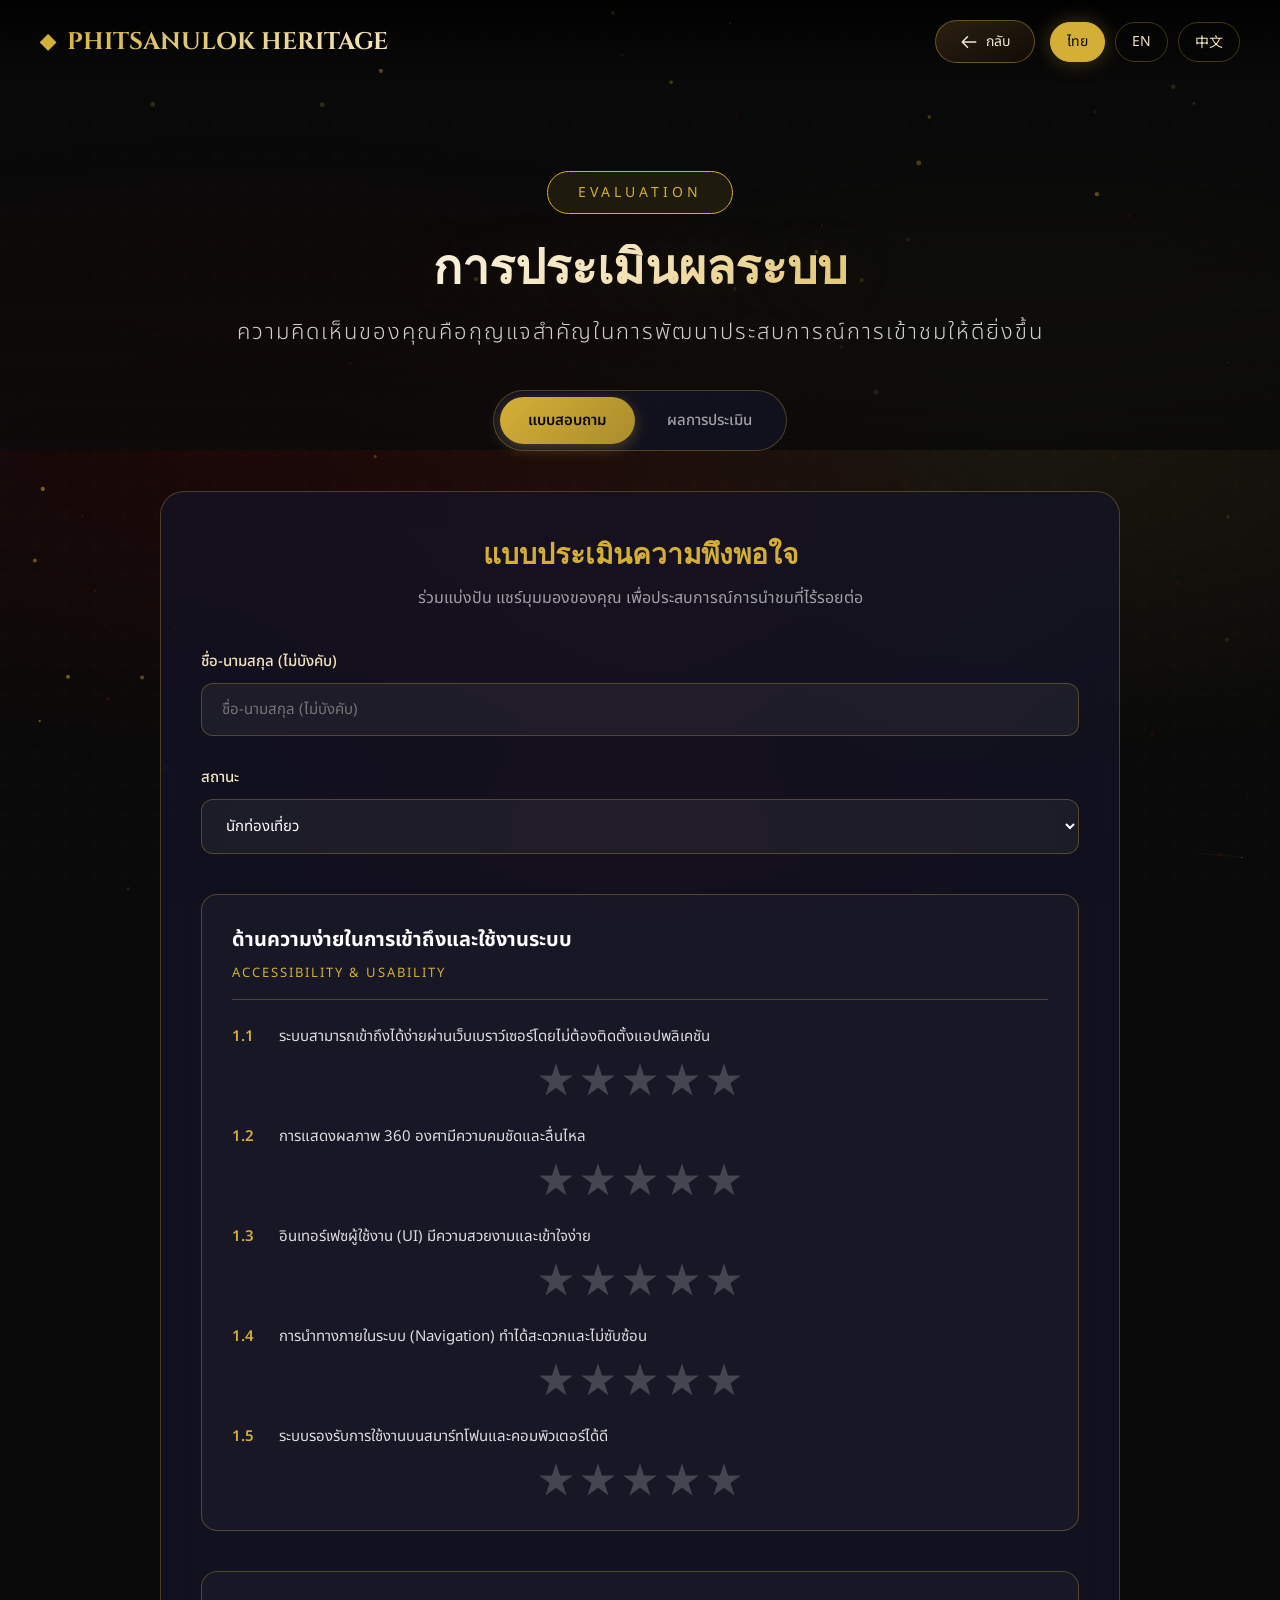
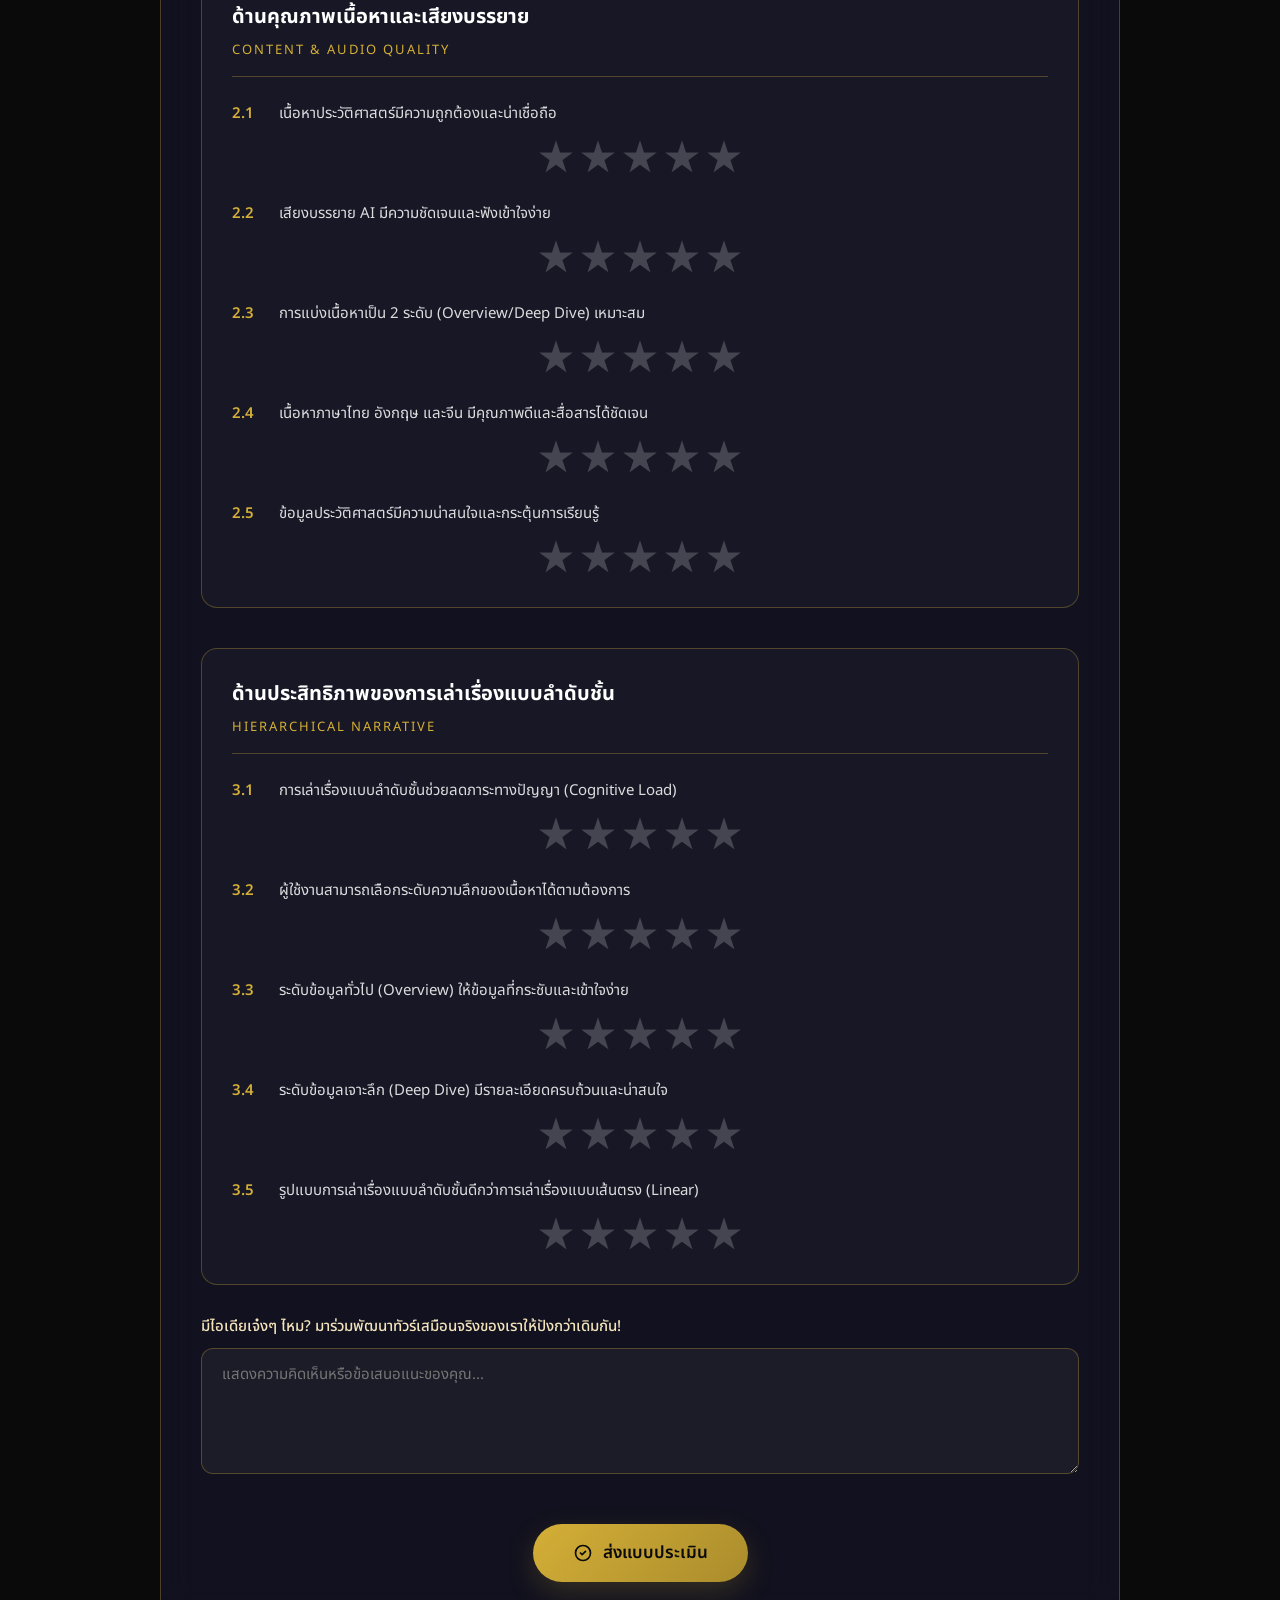
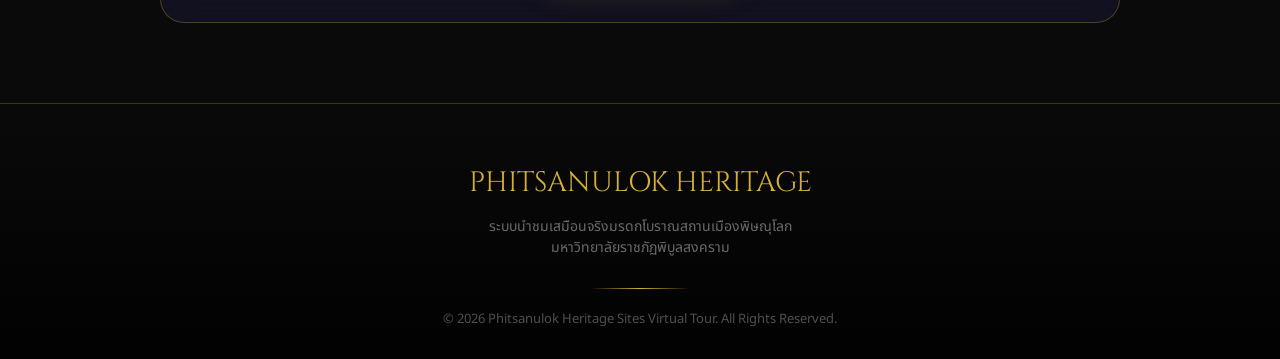
==== commit f9364899: "Fix evaluation page hanging blank when the Sheets fetch is slow init() awaited loadResponses() befor" ====
--- a/evaluation.html
+++ b/evaluation.html
@@ -68,6 +68,6 @@
     </footer>
 
     <script src="js/main.js?v=2"></script>
-    <script src="js/evaluation.js?v=2"></script>
+    <script src="js/evaluation.js?v=3"></script>
 </body>
 </html>
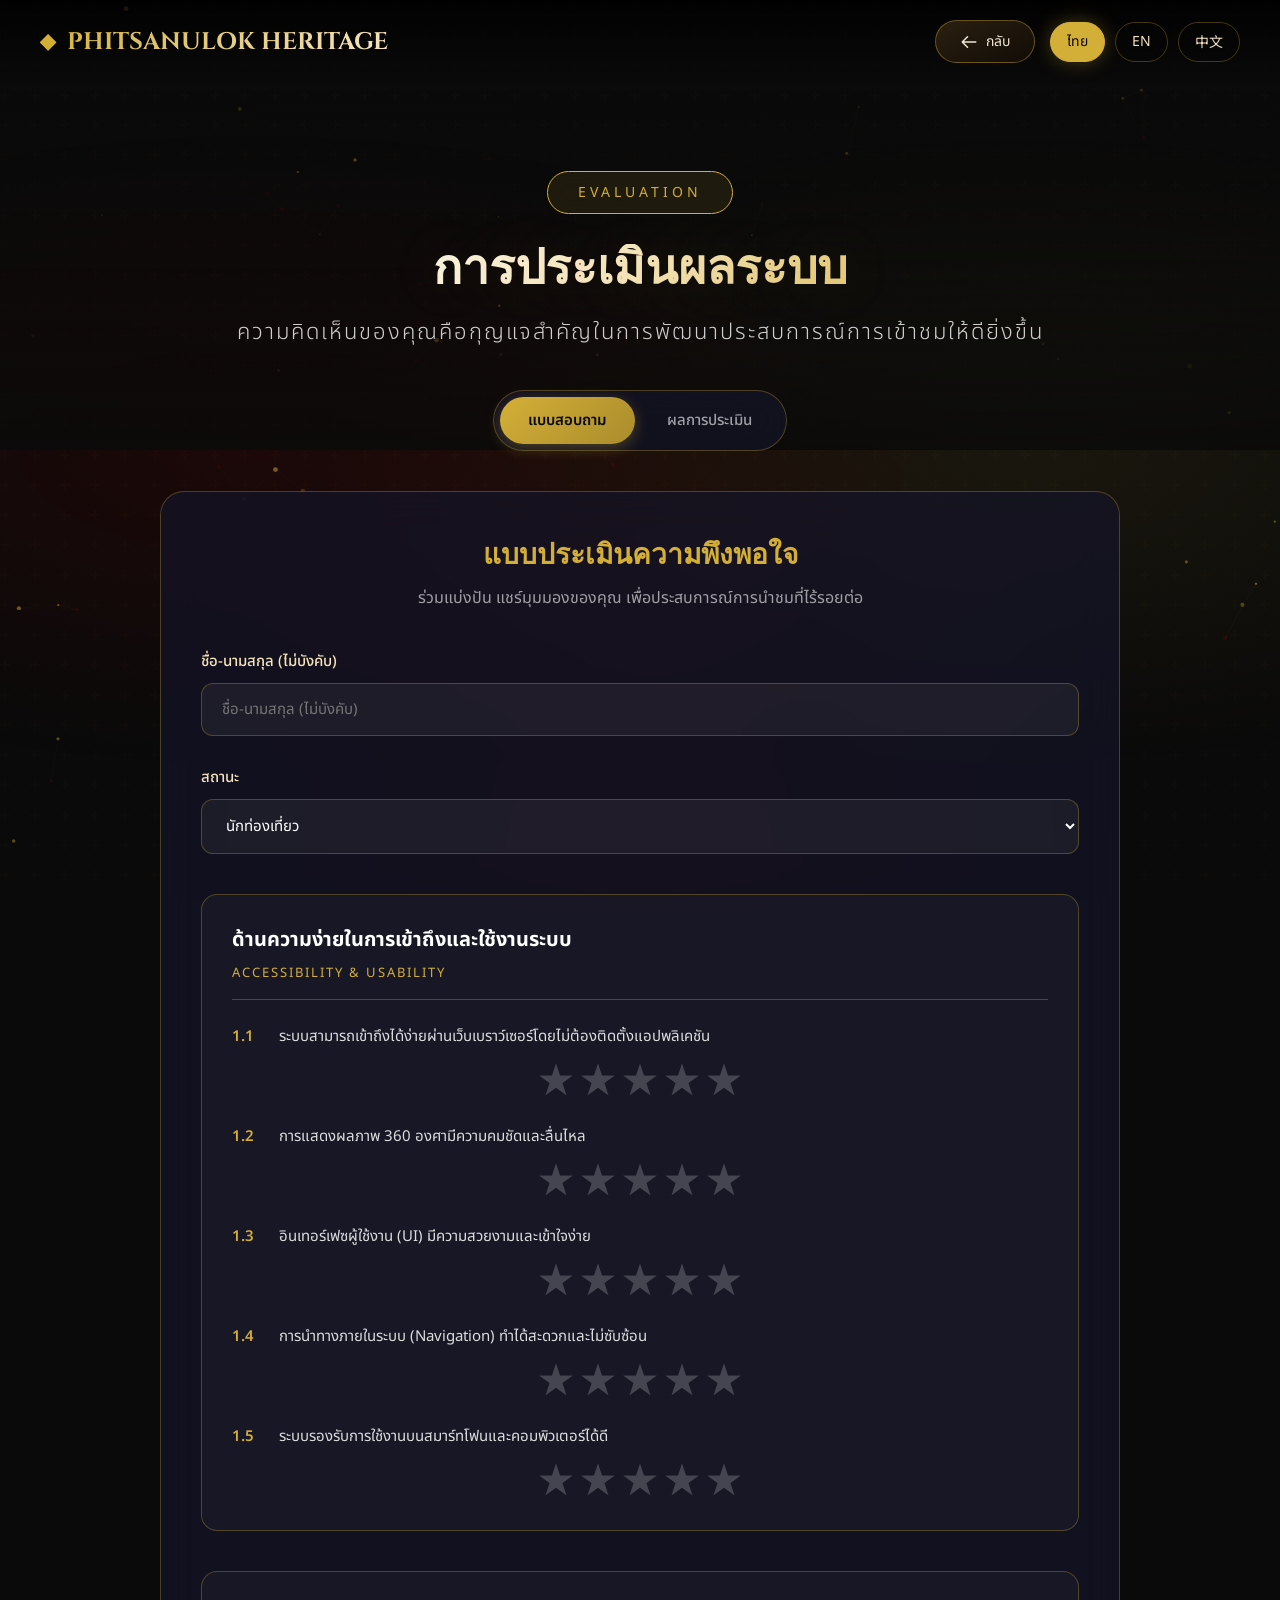
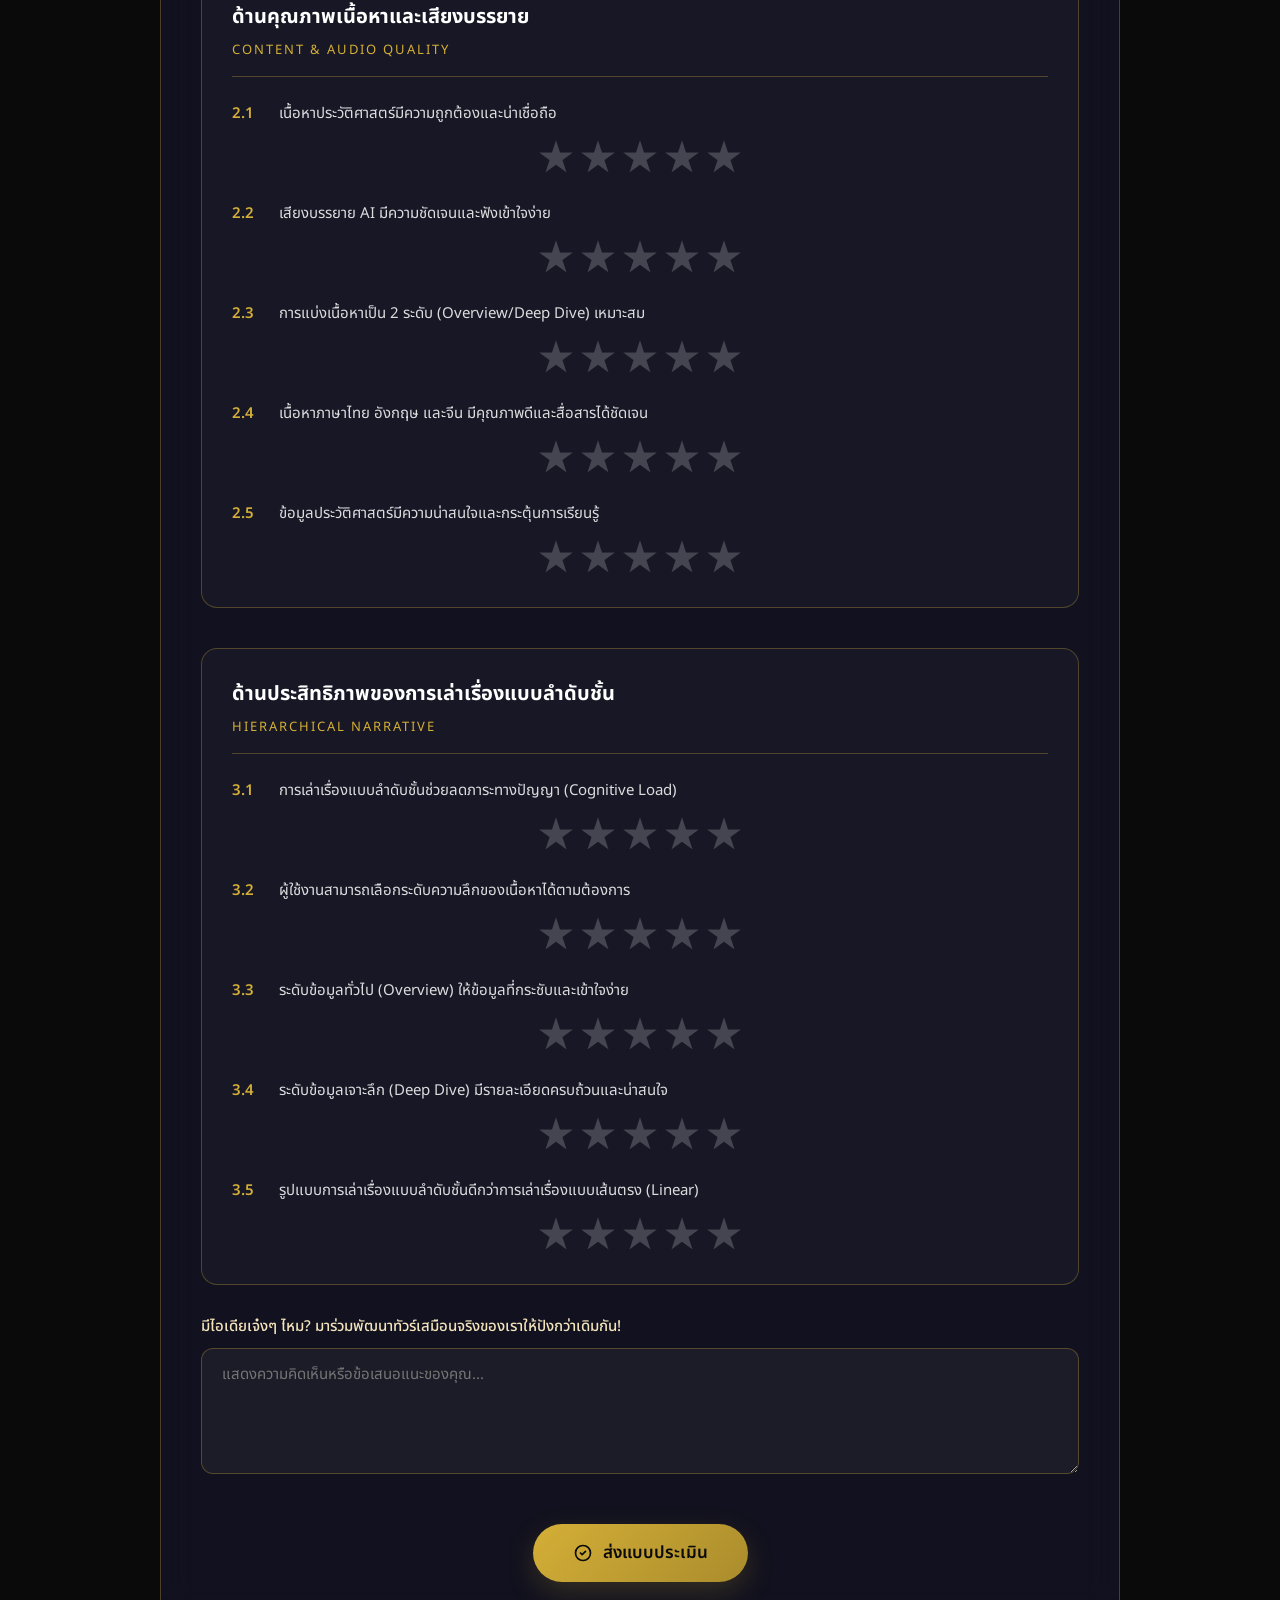
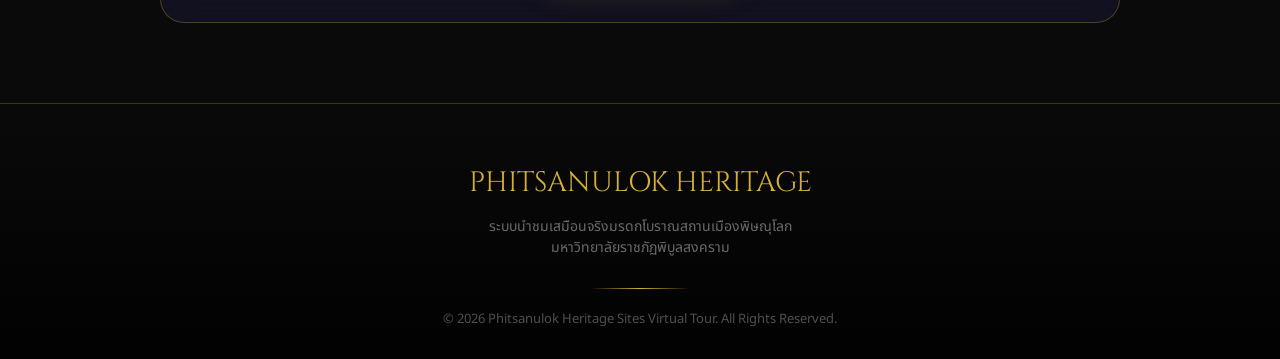
==== commit e1a5ca51: "Show "-" instead of a fake auto-numbered name for blank submissions Leaving the name field empty pre" ====
--- a/evaluation.html
+++ b/evaluation.html
@@ -68,6 +68,6 @@
     </footer>
 
     <script src="js/main.js?v=2"></script>
-    <script src="js/evaluation.js?v=3"></script>
+    <script src="js/evaluation.js?v=4"></script>
 </body>
 </html>
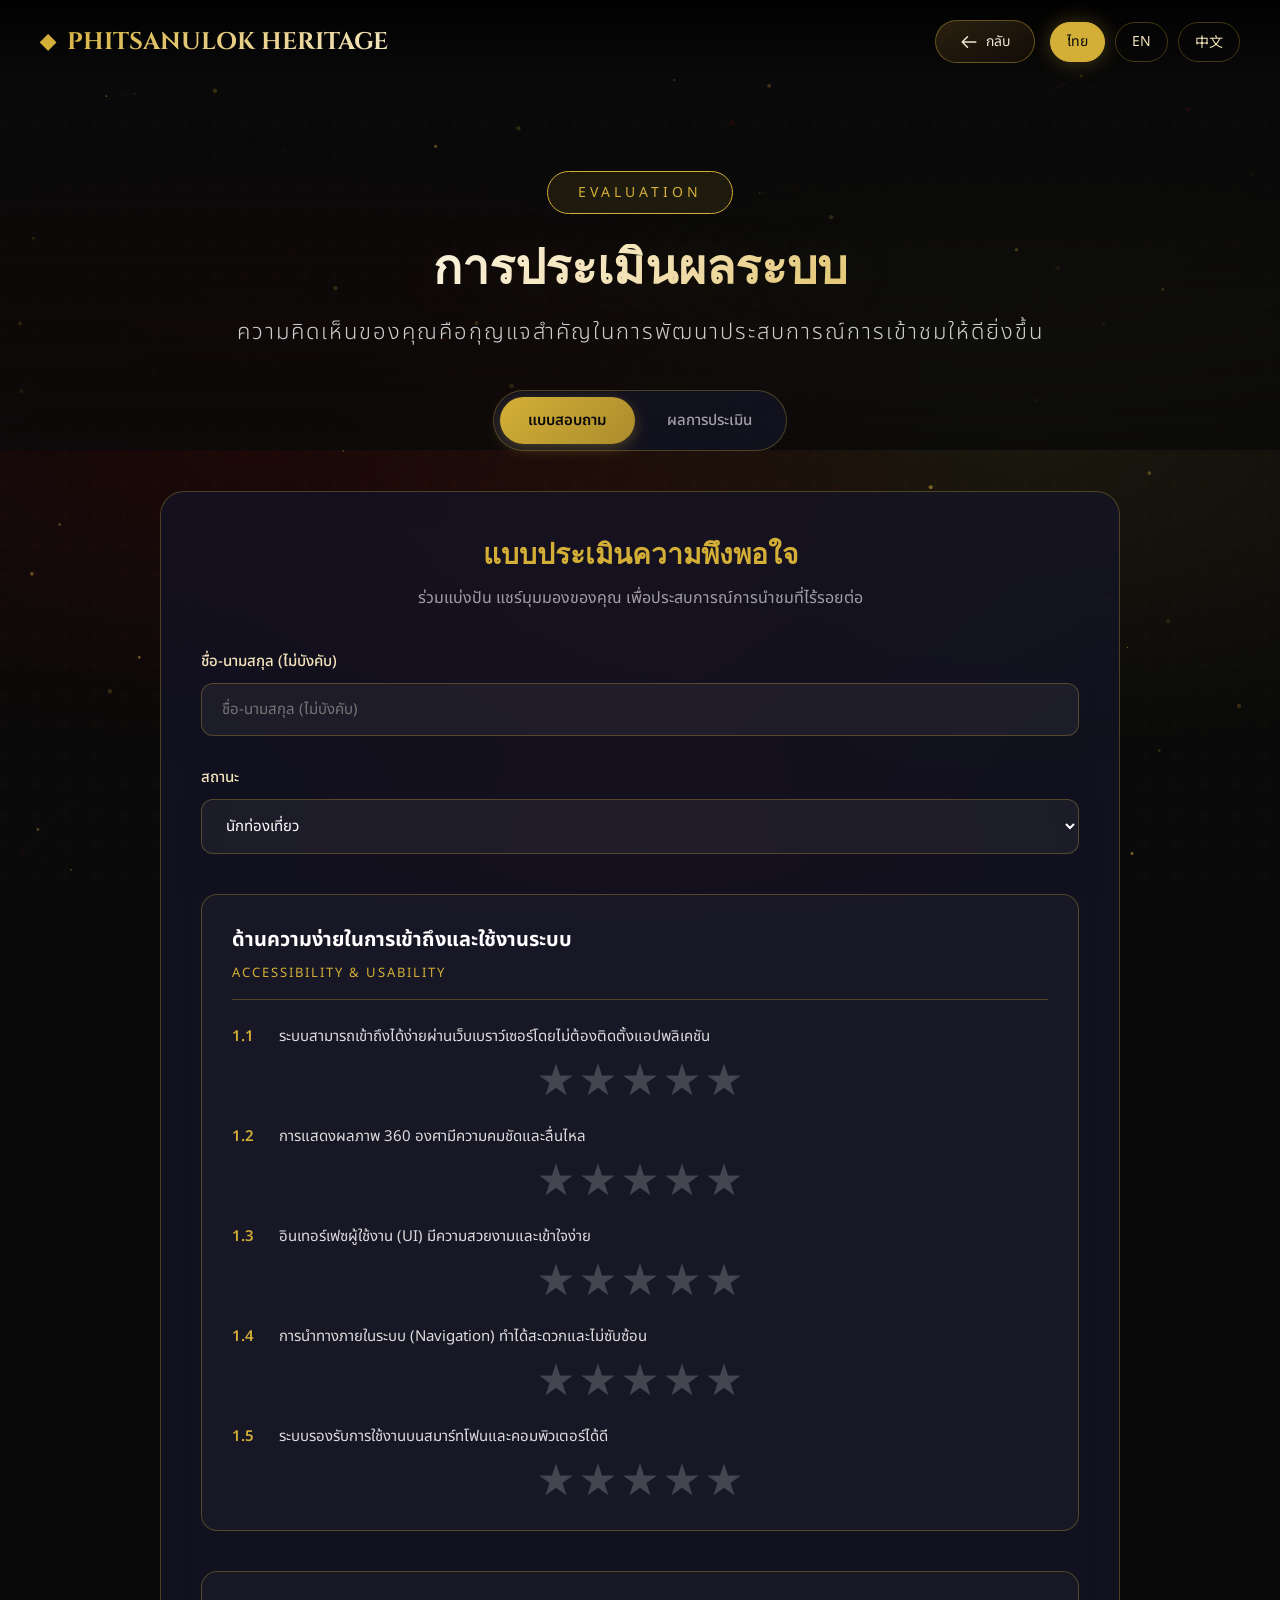
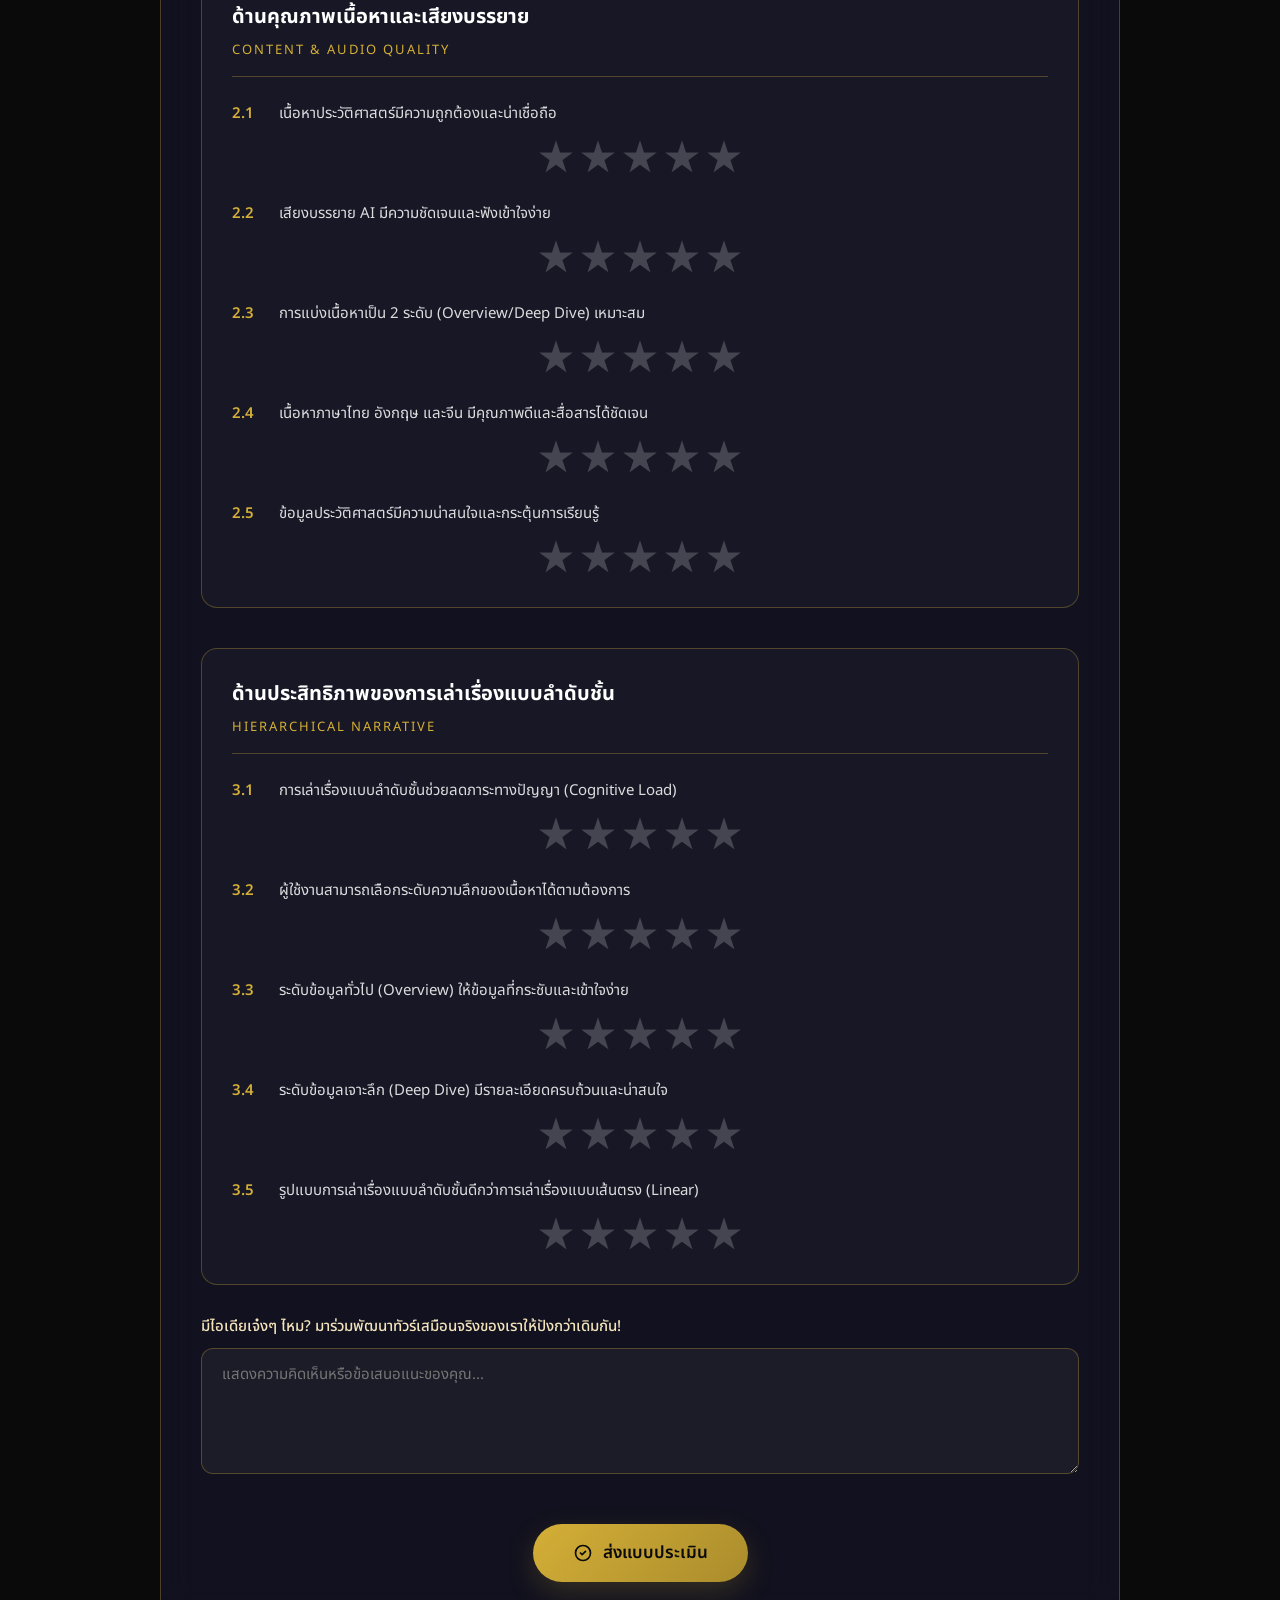
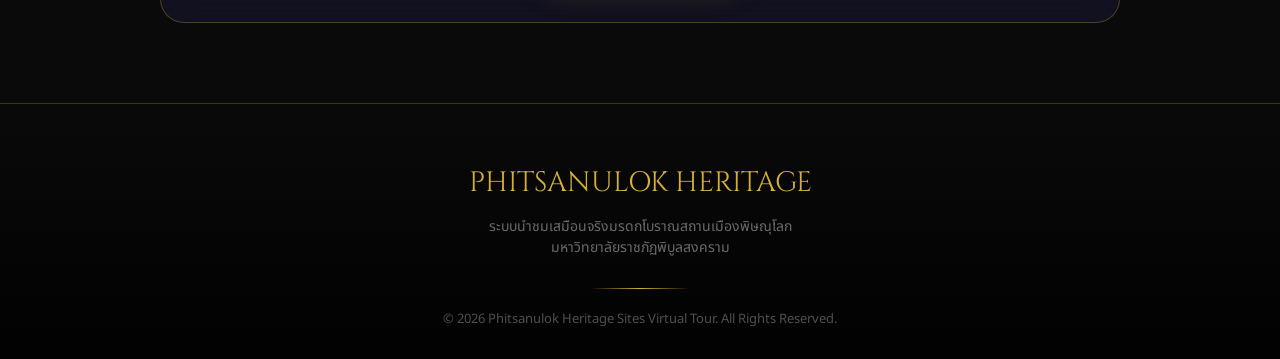
==== commit b1d78562: "Filter out malformed sheet rows from the reviews list An accidental edit in the Google Sheet left on" ====
--- a/evaluation.html
+++ b/evaluation.html
@@ -68,6 +68,6 @@
     </footer>
 
     <script src="js/main.js?v=2"></script>
-    <script src="js/evaluation.js?v=4"></script>
+    <script src="js/evaluation.js?v=5"></script>
 </body>
 </html>
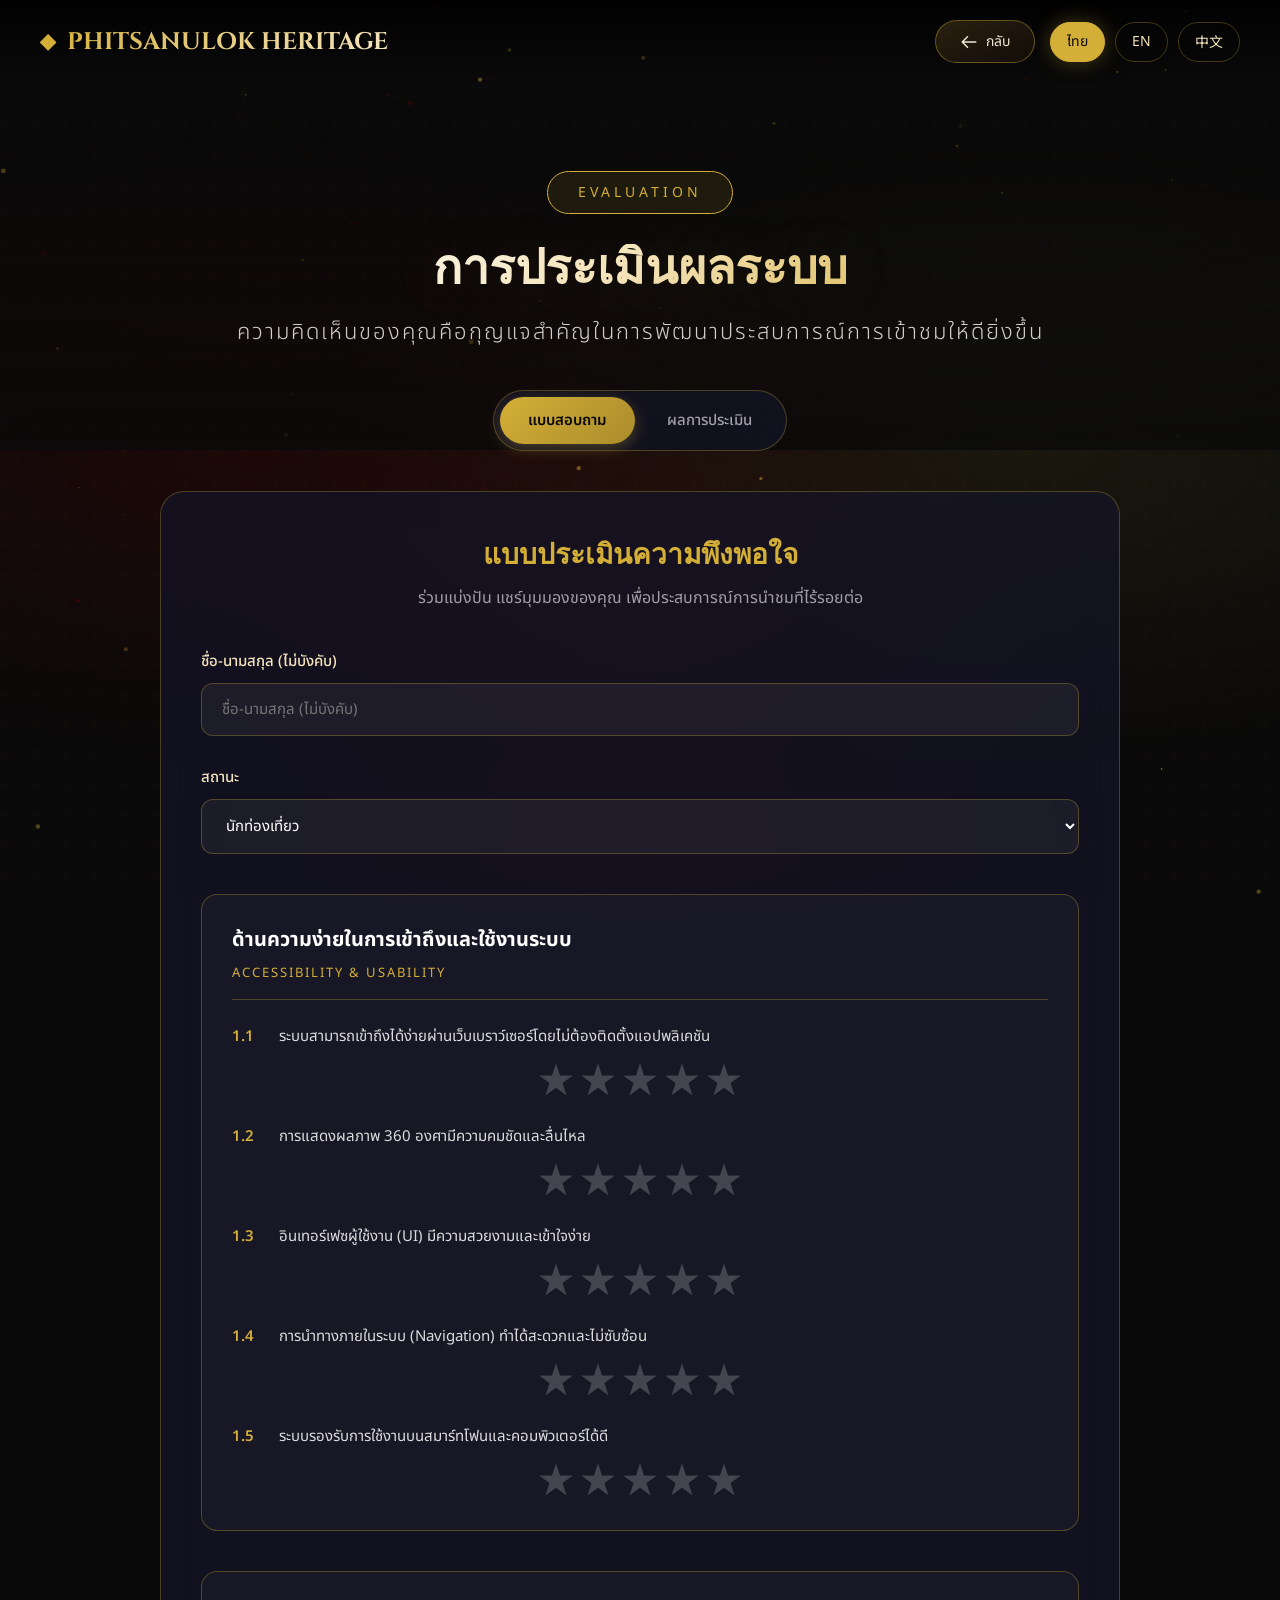
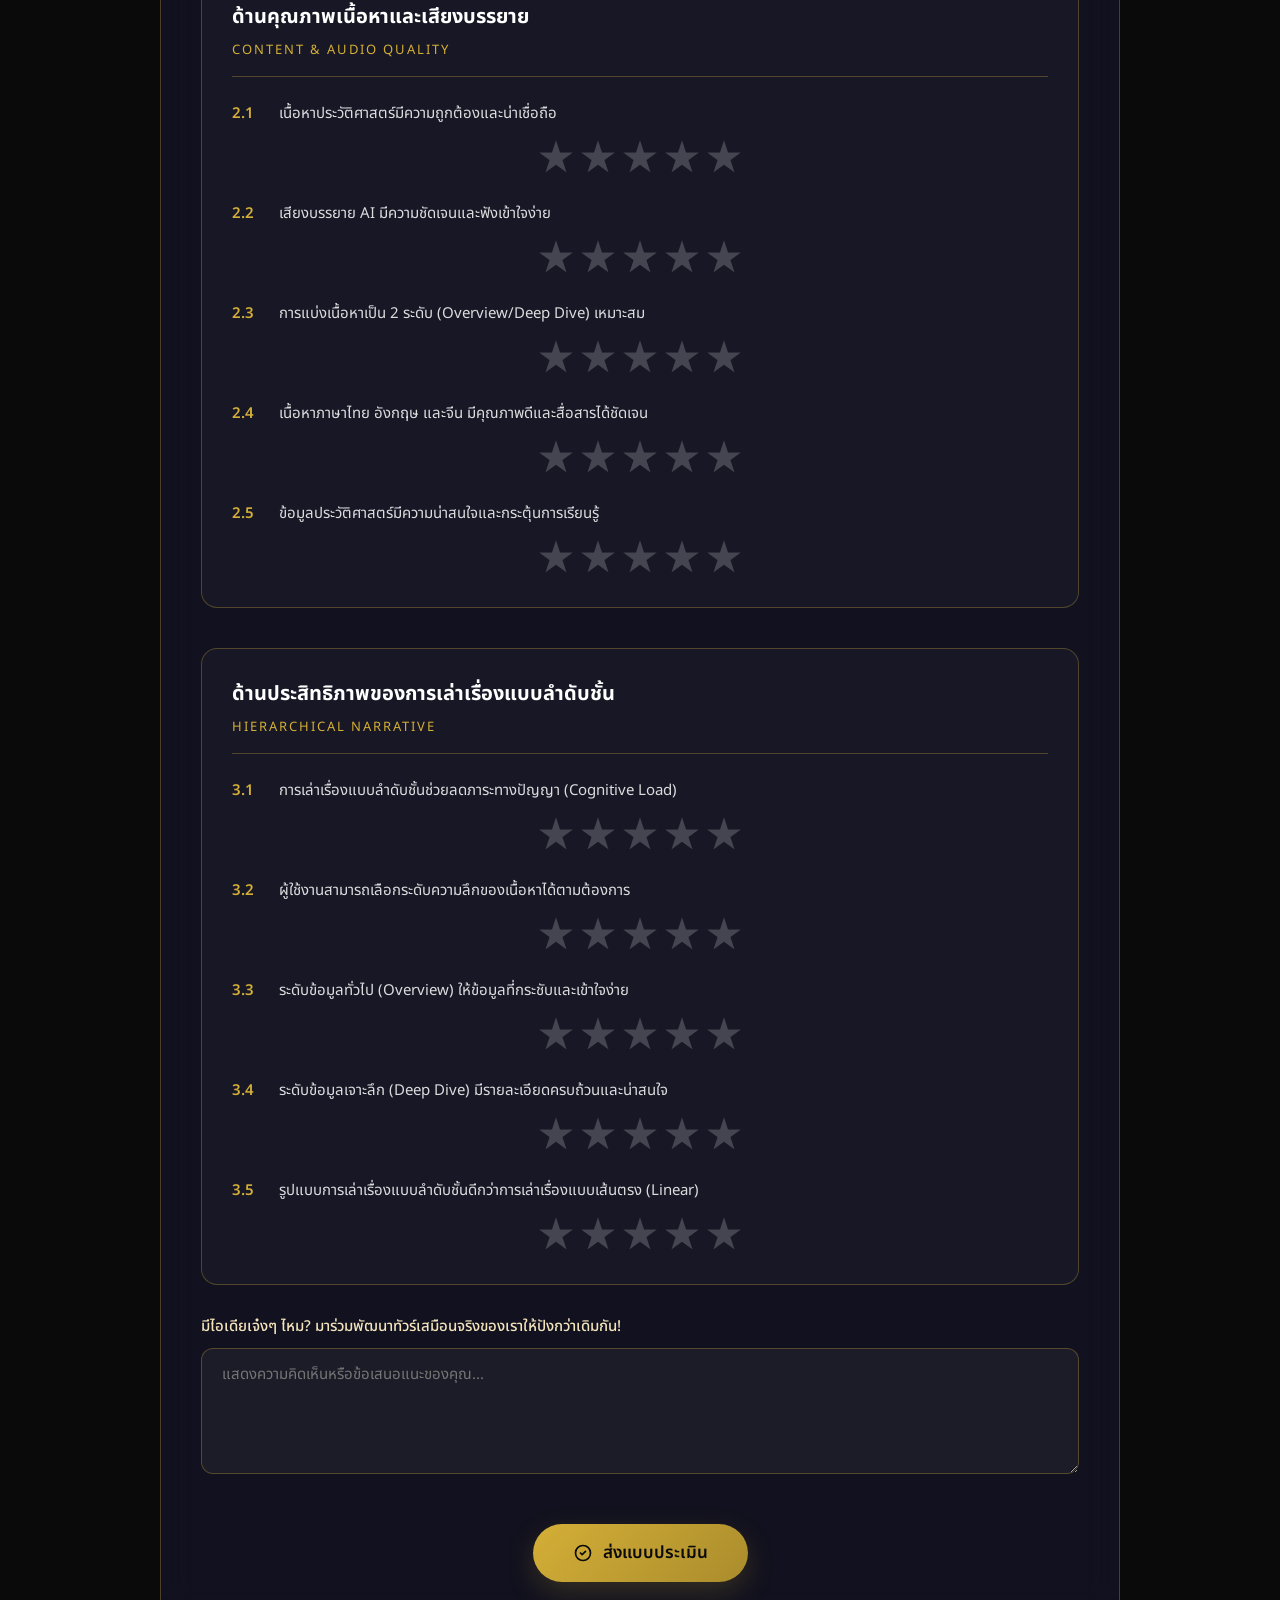
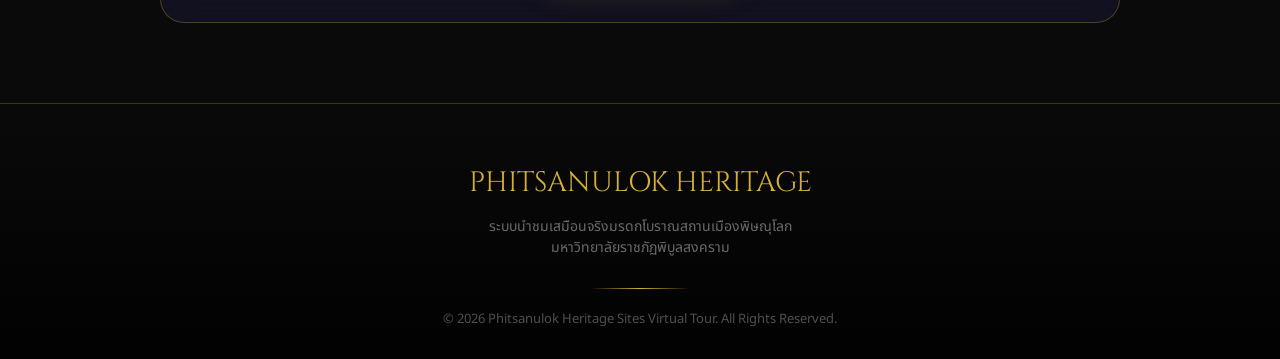
==== commit 3ff09653: "Hide leftover test rows from the shared reviews list Filter out the 5 rows created earlier while bui" ====
--- a/evaluation.html
+++ b/evaluation.html
@@ -68,6 +68,6 @@
     </footer>
 
     <script src="js/main.js?v=2"></script>
-    <script src="js/evaluation.js?v=5"></script>
+    <script src="js/evaluation.js?v=6"></script>
 </body>
 </html>
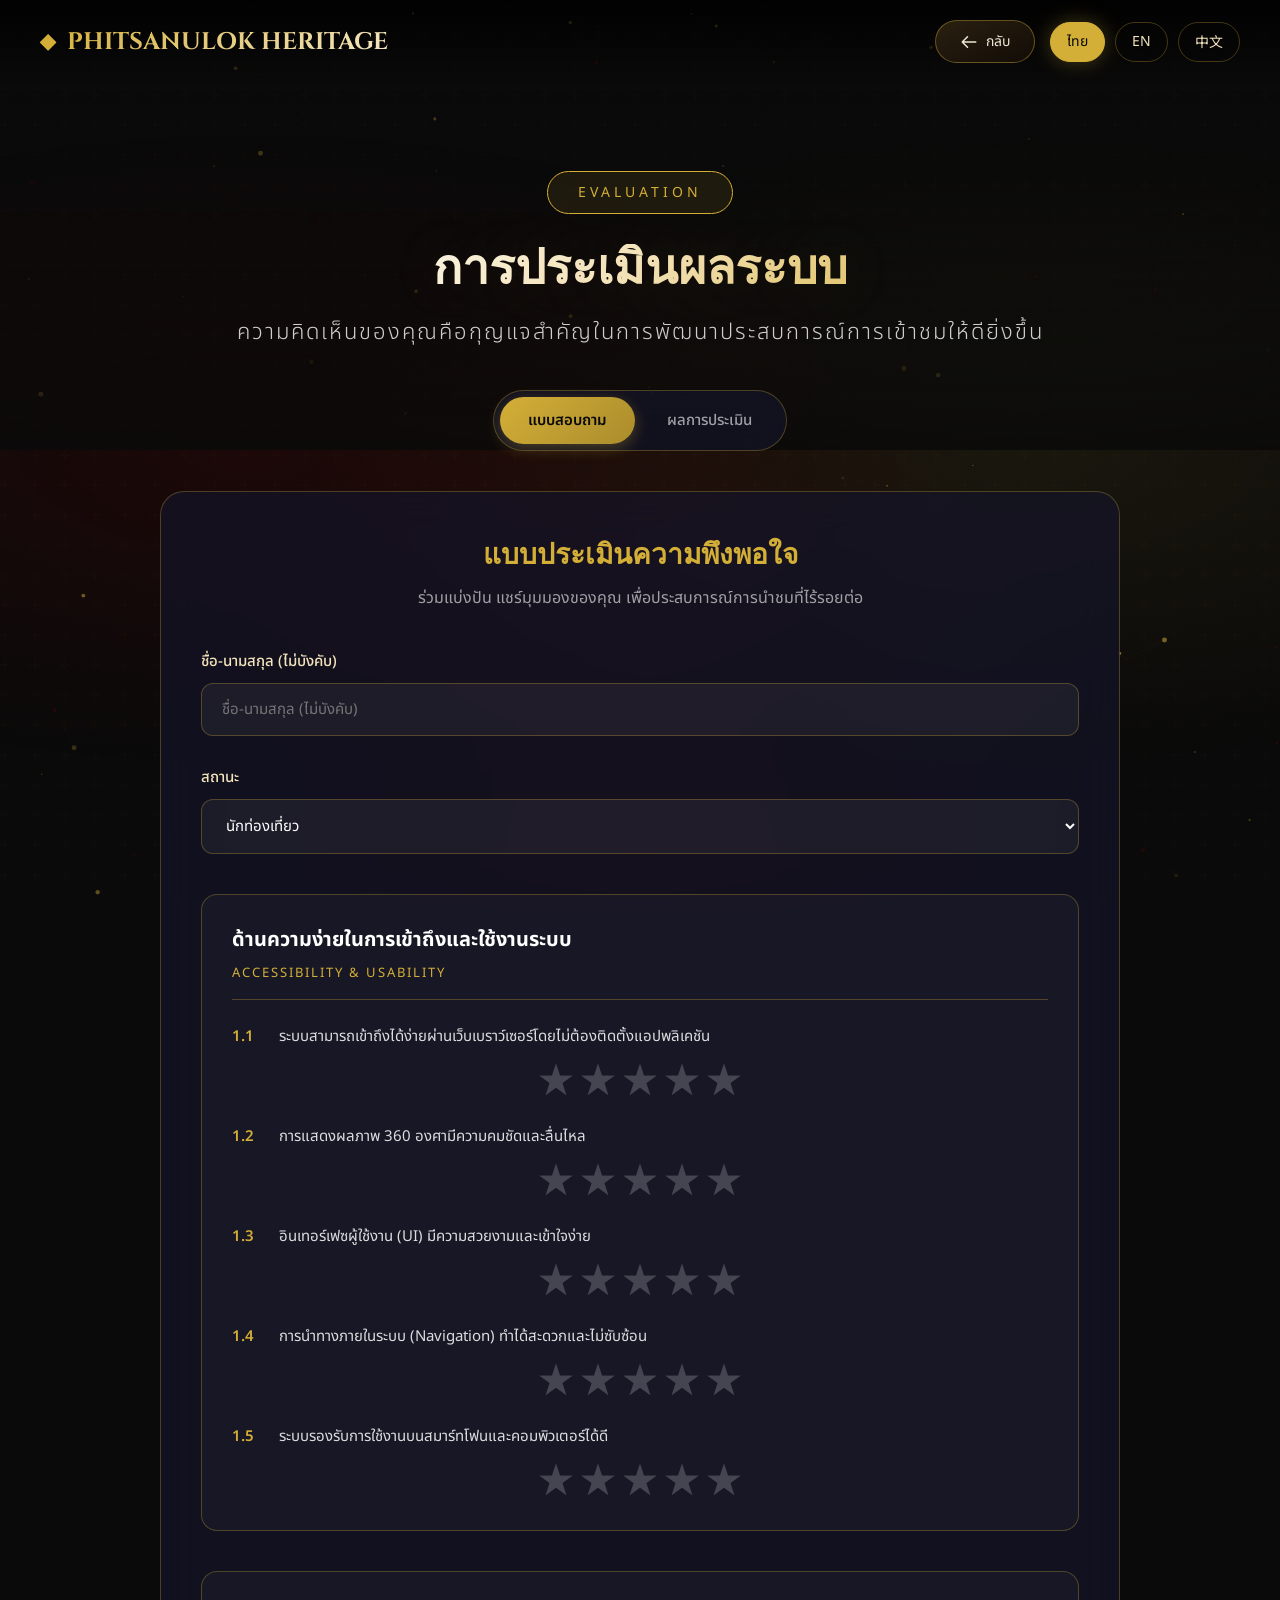
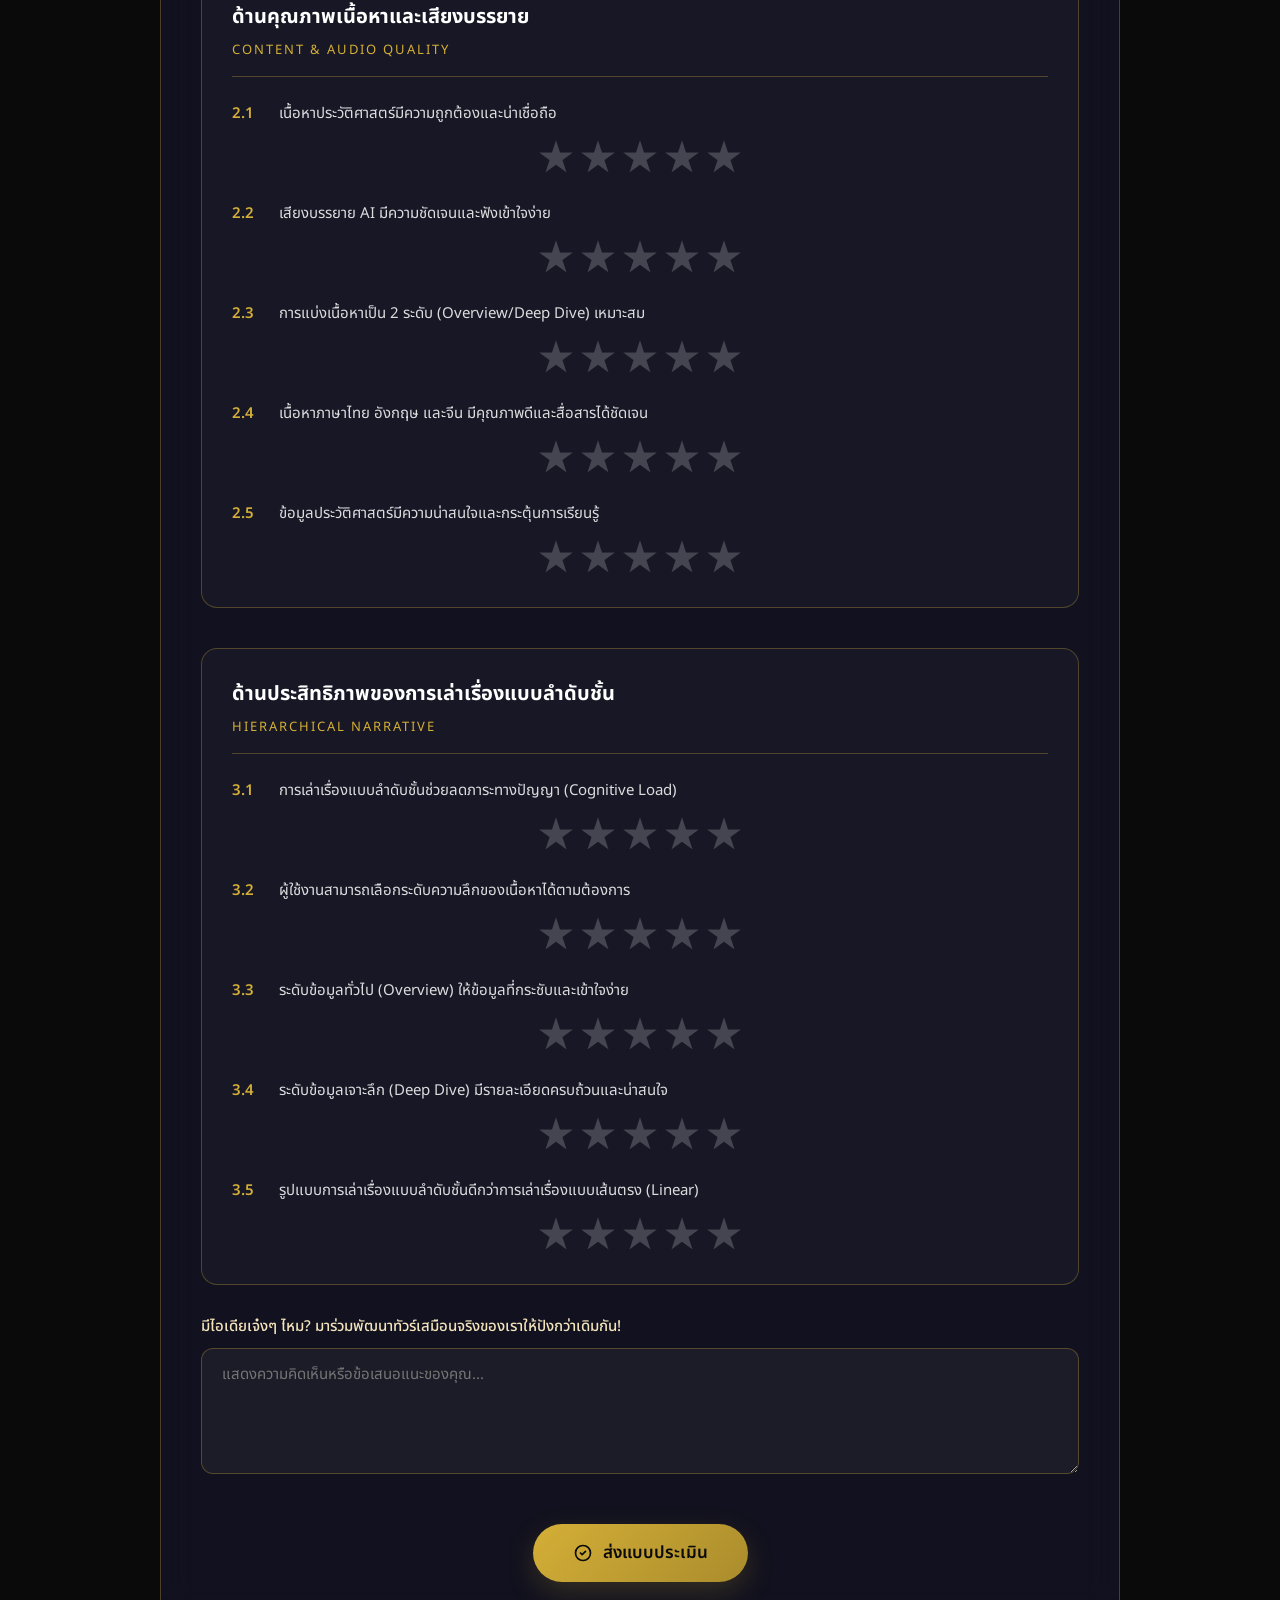
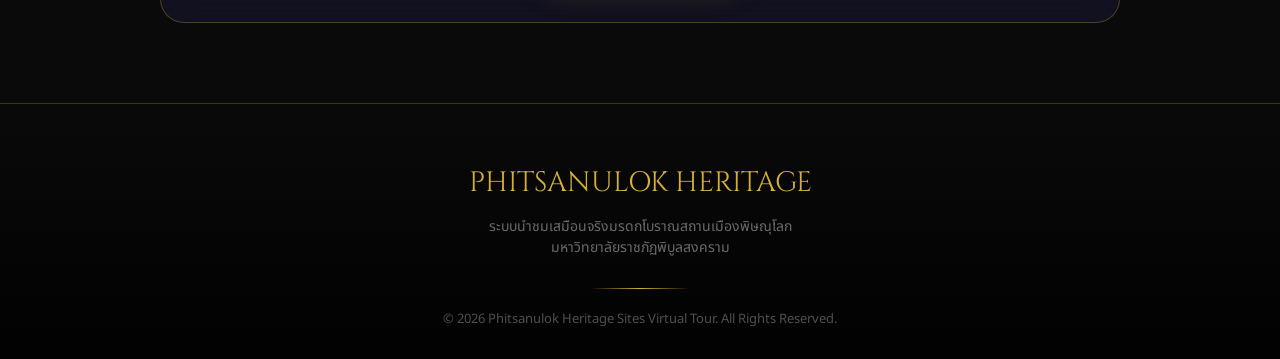
==== commit 13dfec1e: "Make the shared reviews fetch more resilient to Apps Script flakiness Measured the live Apps Script " ====
--- a/evaluation.html
+++ b/evaluation.html
@@ -68,6 +68,6 @@
     </footer>
 
     <script src="js/main.js?v=2"></script>
-    <script src="js/evaluation.js?v=6"></script>
+    <script src="js/evaluation.js?v=7"></script>
 </body>
 </html>
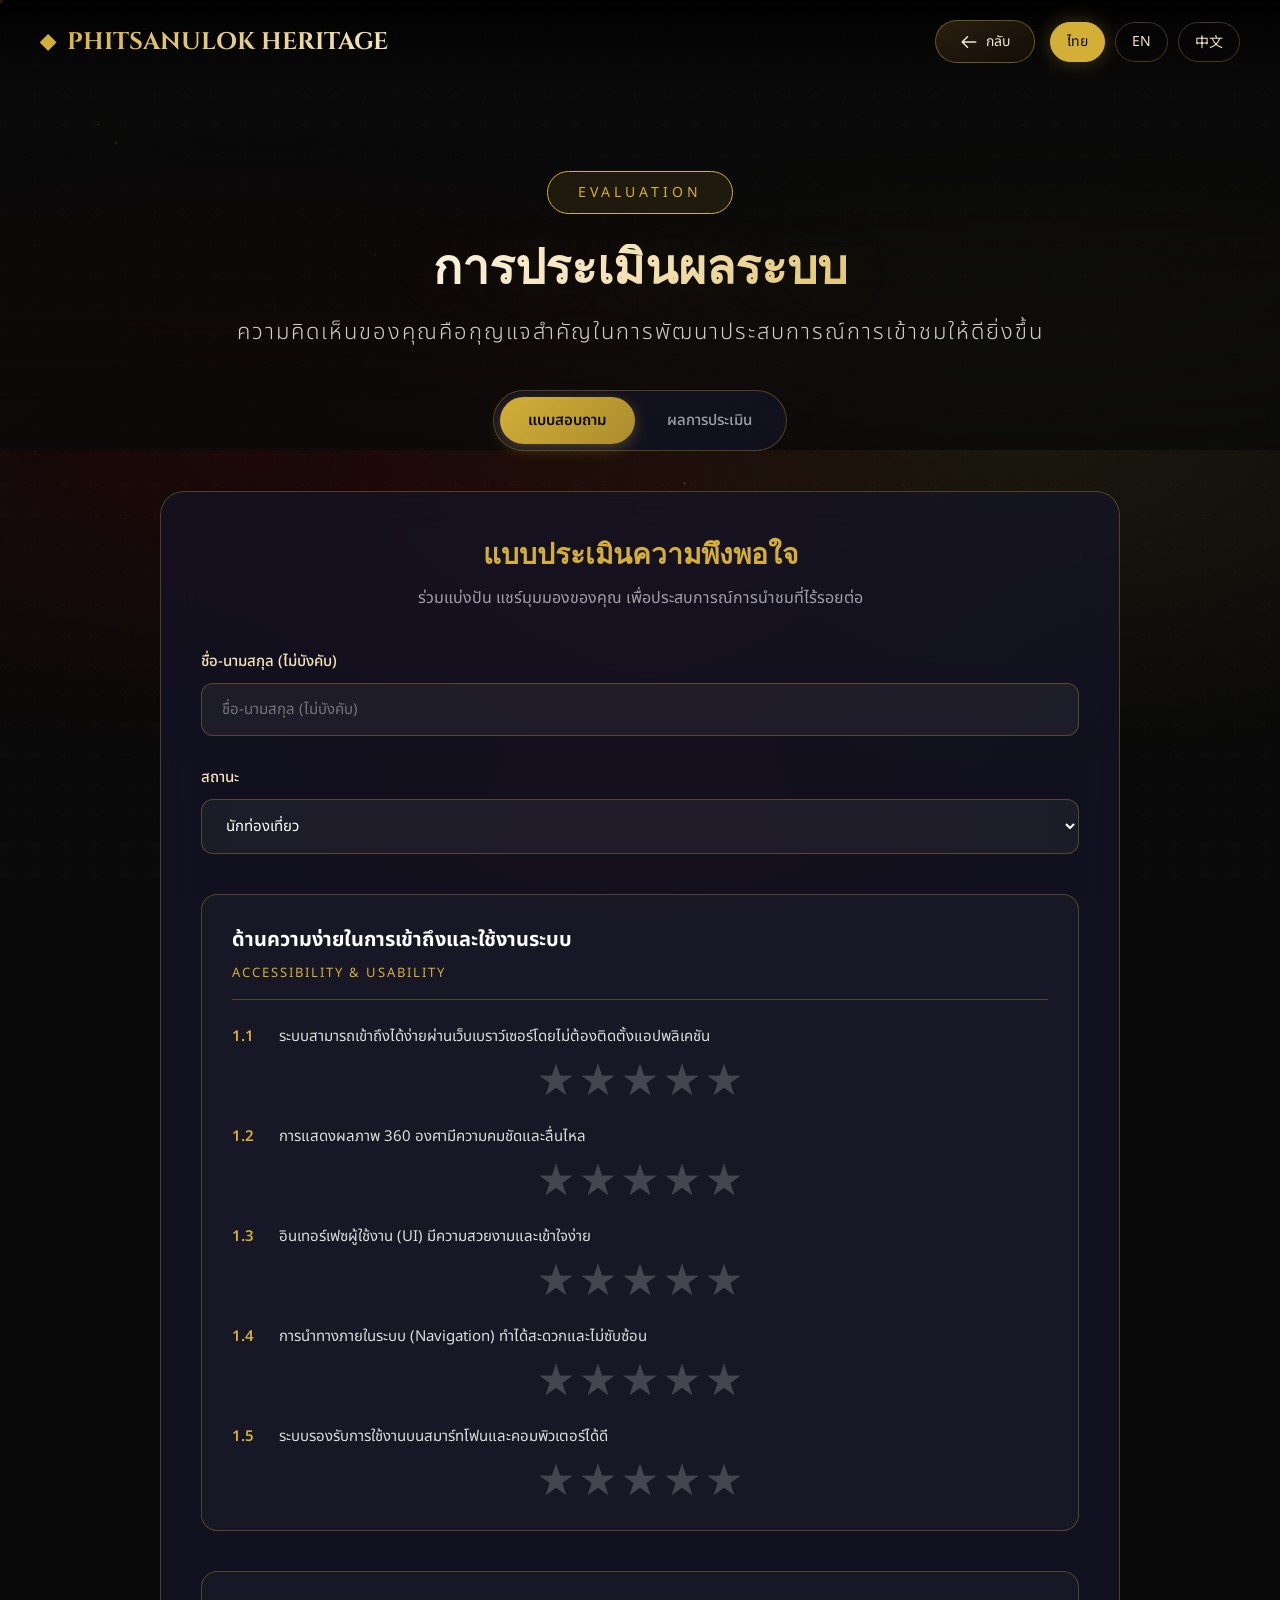
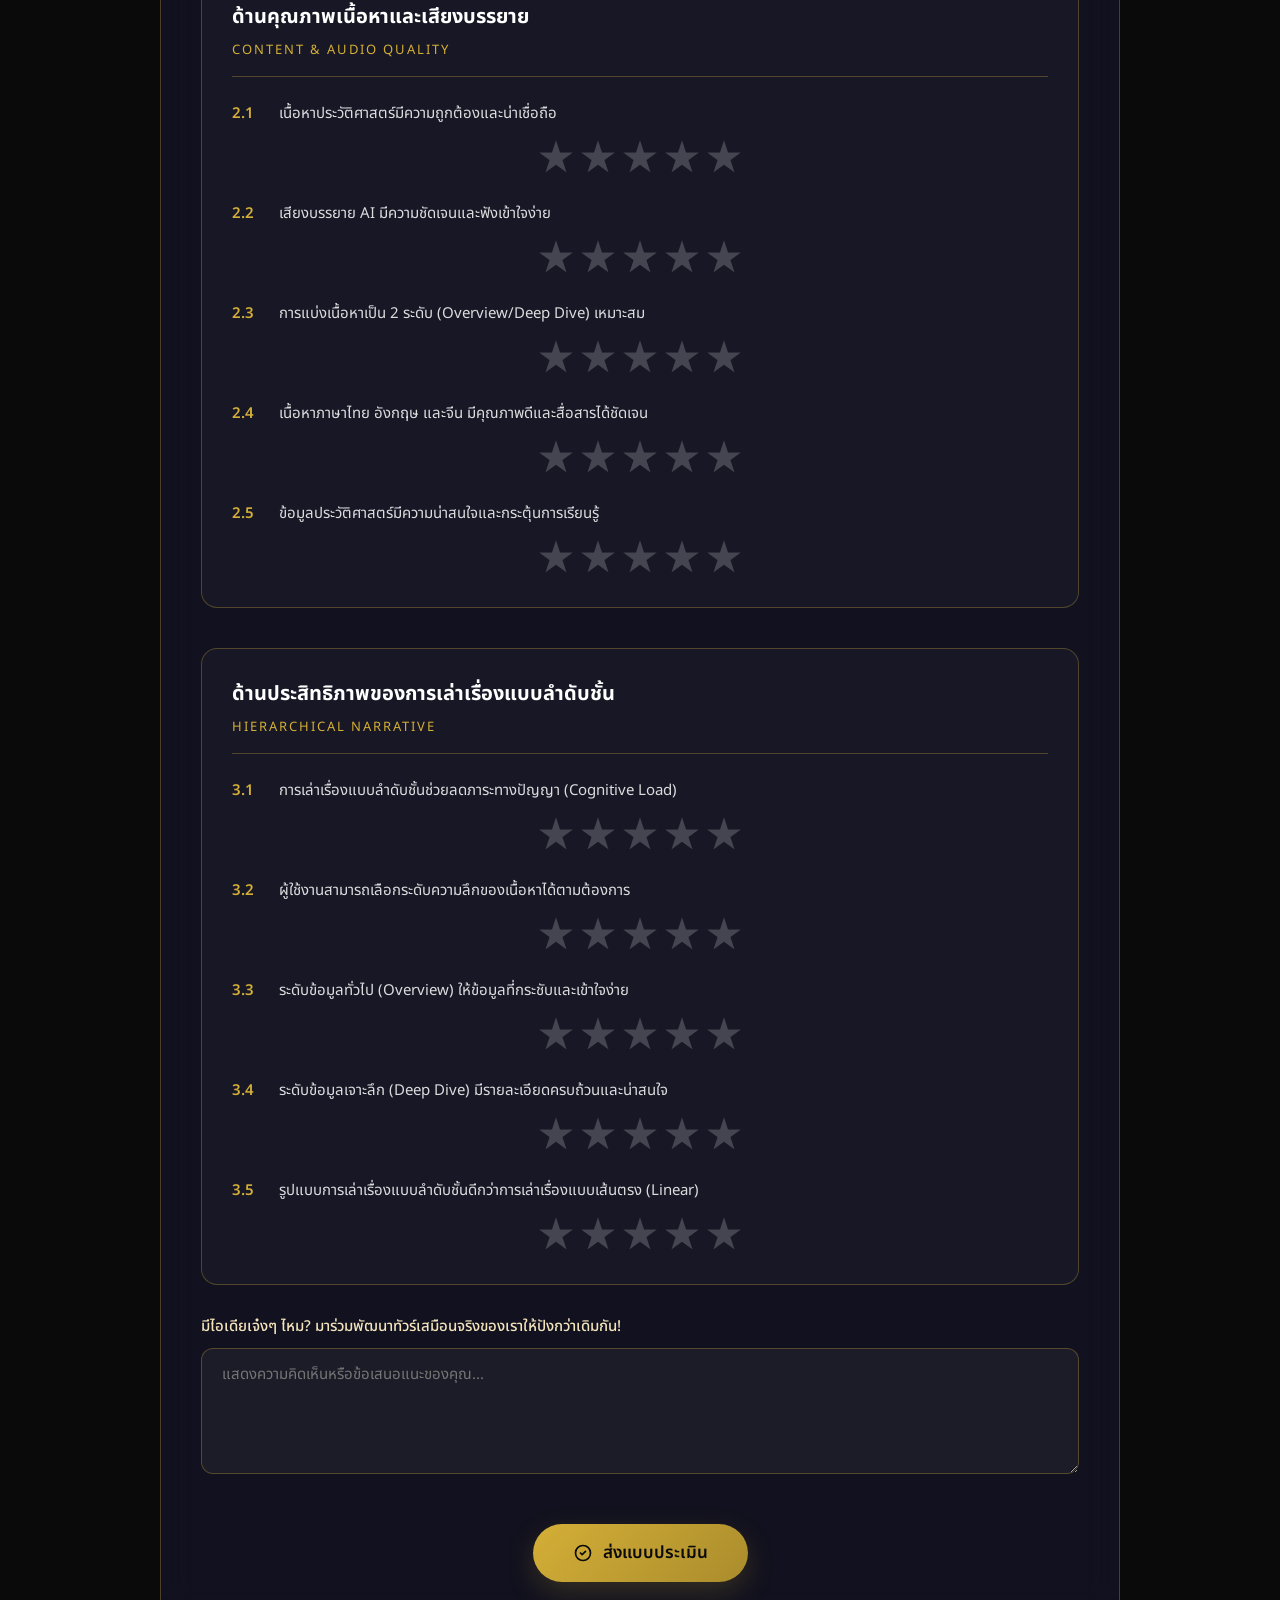
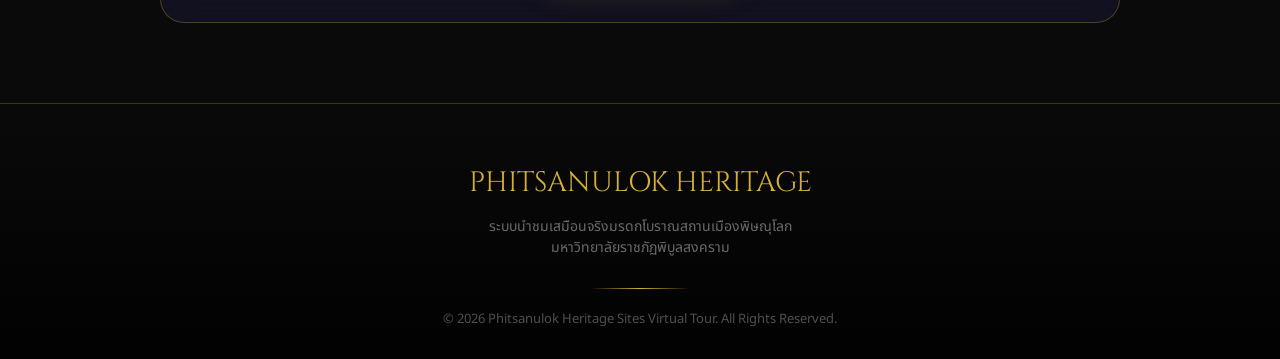
==== commit ea226c1e: "Show a loading spinner instead of "no reviews" while fetching The results tab briefly showed the rev" ====
--- a/evaluation.html
+++ b/evaluation.html
@@ -68,6 +68,6 @@
     </footer>
 
     <script src="js/main.js?v=2"></script>
-    <script src="js/evaluation.js?v=7"></script>
+    <script src="js/evaluation.js?v=8"></script>
 </body>
 </html>
--- a/css/style.css
+++ b/css/style.css
@@ -1788,6 +1788,22 @@
     padding: 30px 0;
 }
 
+.reviews-loading-spinner {
+    display: inline-block;
+    width: 16px;
+    height: 16px;
+    margin-right: 10px;
+    vertical-align: -3px;
+    border: 2px solid rgba(212, 175, 55, 0.25);
+    border-top-color: var(--royal-gold);
+    border-radius: 50%;
+    animation: reviewsSpin 0.8s linear infinite;
+}
+
+@keyframes reviewsSpin {
+    to { transform: rotate(360deg); }
+}
+
 .reviews-list {
     display: flex;
     flex-direction: column;
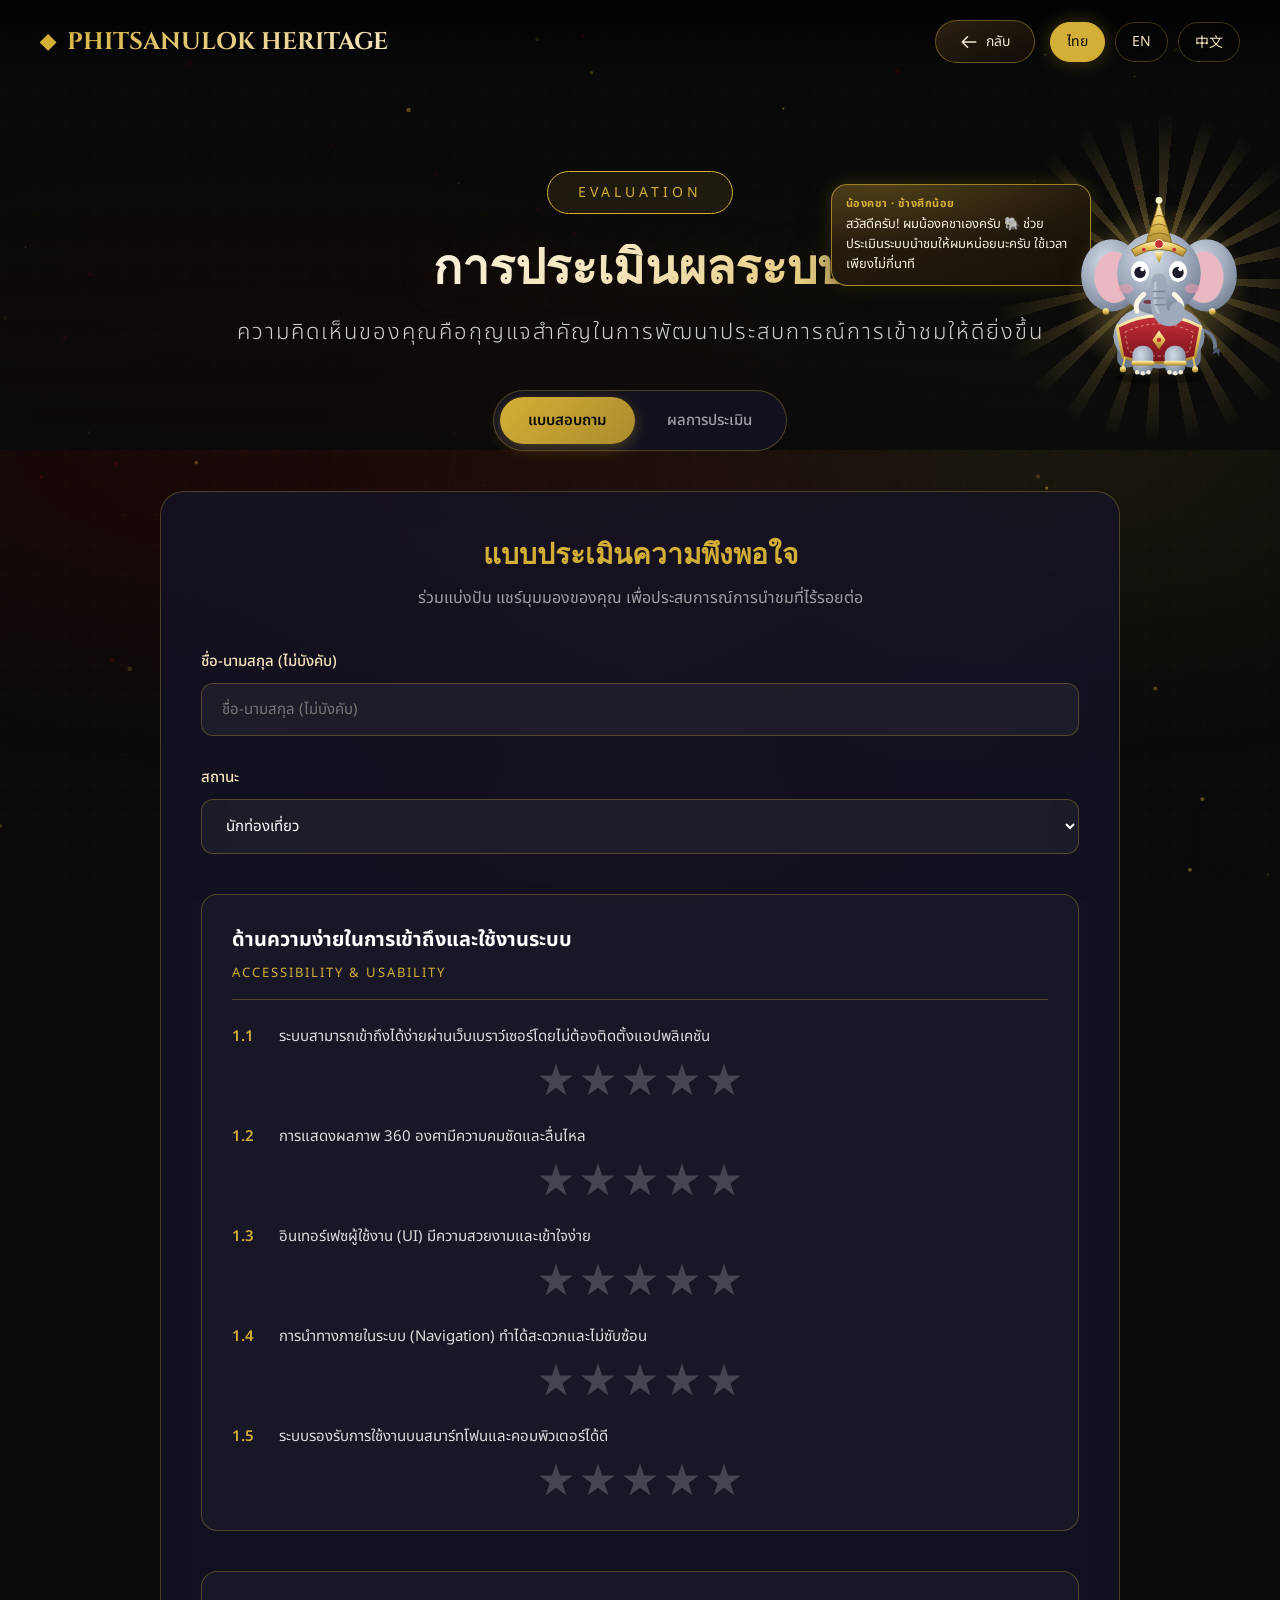
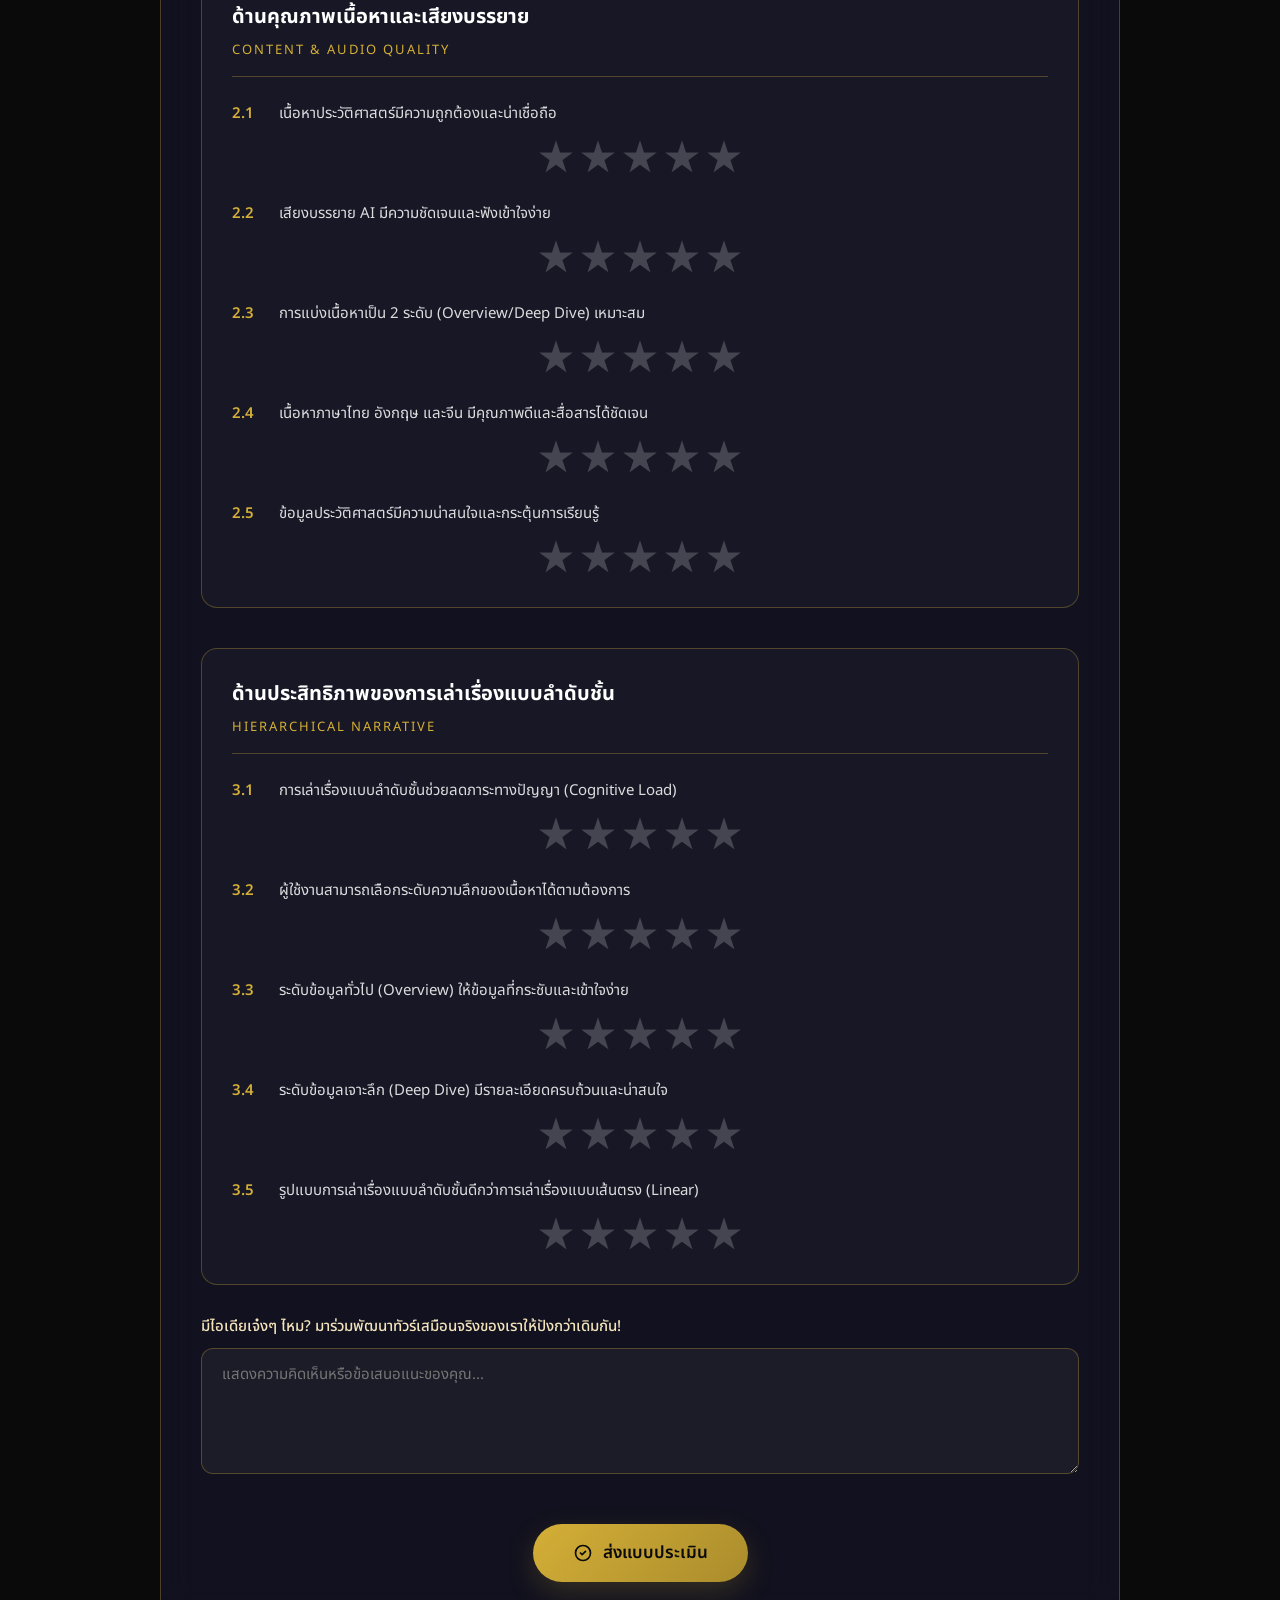
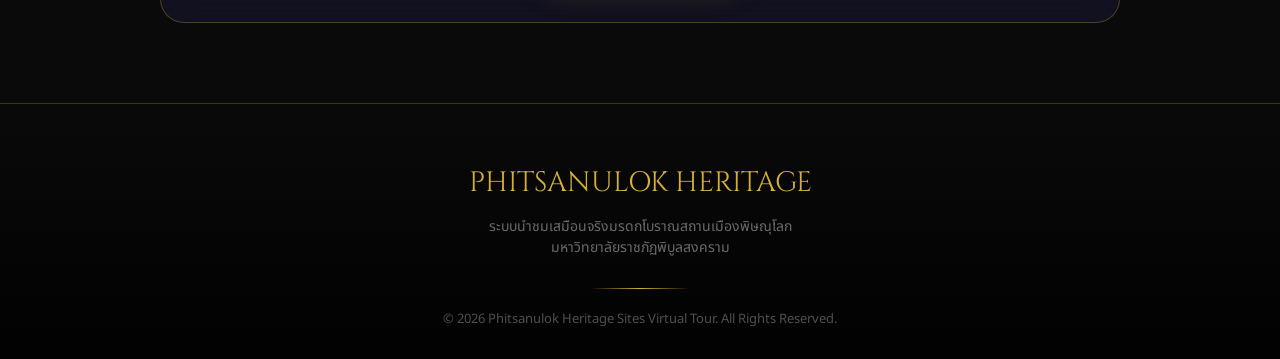
==== commit 248aa292: "New 360 photos, Khun Phiren Thep building, elephant guide and fixed narration - New, sharpened and s" ====
--- a/evaluation.html
+++ b/evaluation.html
@@ -6,6 +6,7 @@
     <title>การประเมินผล | Phitsanulok Heritage Evaluation</title>
     <meta name="description" content="แบบประเมินความพึงพอใจระบบนำชมเสมือนจริงมรดกโบราณสถานพิษณุโลก">
     <link rel="stylesheet" href="css/style.css">
+    <link rel="stylesheet" href="css/guide.css?v=2">
     <link rel="preconnect" href="https://fonts.googleapis.com">
     <link rel="preconnect" href="https://fonts.gstatic.com" crossorigin>
 </head>
@@ -68,6 +69,8 @@
     </footer>
 
     <script src="js/main.js?v=2"></script>
-    <script src="js/evaluation.js?v=8"></script>
+    <script src="js/guide.js?v=2"></script>
+    <script src="js/eval-guide.js?v=1"></script>
+    <script src="js/evaluation.js?v=10"></script>
 </body>
 </html>
--- a/css/style.css
+++ b/css/style.css
@@ -1024,27 +1024,120 @@
 .busy-pill.lvl-3 { background: rgba(139, 0, 0, 0.38); color: #ff8080; }
 .busy-pill.closed { background: rgba(212, 175, 55, 0.12); color: #c6b48f; }
 
-.busy-bar {
-    margin-top: 7px;
-    height: 6px;
-    border-radius: 999px;
-    background: rgba(212, 175, 55, 0.14);
-    overflow: hidden;
-}
-
-.busy-bar span {
-    display: block;
+/* Popular-times chart (Google Maps style) */
+.pt-title {
+    margin: 12px 0 6px;
+    font-size: 12px;
+    font-weight: 700;
+    color: var(--royal-gold-light);
+}
+
+.pt-days {
+    display: flex;
+    gap: 2px;
+    border-bottom: 1px solid rgba(212, 175, 55, 0.18);
+}
+
+.pt-day {
+    flex: 1;
+    min-width: 0;
+    padding: 4px 0 5px;
+    background: none;
+    border: 0;
+    border-bottom: 2px solid transparent;
+    margin-bottom: -1px;
+    color: #a8997c;
+    font: inherit;
+    font-size: 10.5px;
+    cursor: pointer;
+    transition: color 0.2s ease, border-color 0.2s ease;
+}
+
+.pt-day span { display: block; line-height: 1.3; }
+.pt-date { font-size: 12px; font-weight: 700; color: #cdbf9f; }
+.pt-day.today .pt-date { color: #ff9d6b; }
+.pt-day.on .pt-date { color: var(--royal-gold-light); }
+
+.pt-full {
+    margin: 7px 0 0;
+    font-size: 11.5px;
+    color: #ded0b4;
+    text-align: center;
+}
+
+.pt-day:hover { color: var(--royal-gold-light); }
+.pt-day.on { color: var(--royal-gold-light); font-weight: 700; border-bottom-color: var(--royal-gold); }
+
+.pt-chart {
+    position: relative;
+    display: flex;
+    align-items: flex-end;
+    gap: 3px;
+    height: 92px;
+    padding: 18px 2px 0;
+    border-bottom: 1px solid rgba(212, 175, 55, 0.3);
+    background:
+        linear-gradient(rgba(212, 175, 55, 0.08) 1px, transparent 1px) 0 18px / 100% 25% repeat-y;
+}
+
+.pt-col {
+    position: relative;
+    flex: 1;
+    min-width: 0;
     height: 100%;
-    border-radius: 999px;
-    transition: width 0.4s ease;
-}
-
-.busy-bar span.lvl-0 { background: #3fbf7a; }
-.busy-bar span.lvl-1 { background: var(--royal-gold); }
-.busy-bar span.lvl-2 { background: #e2703a; }
-.busy-bar span.lvl-3 { background: var(--royal-red); }
-
-.busy-note { margin: 6px 0 0; font-size: 10px; color: #a8997c; }
+    display: flex;
+    align-items: flex-end;
+    justify-content: center;
+}
+
+.pt-bar {
+    width: 100%;
+    max-width: 11px;
+    border-radius: 6px 6px 2px 2px;
+    background: linear-gradient(180deg, #e6c35a, #a8862a);
+    opacity: 0.75;
+    transition: height 0.35s ease, opacity 0.2s ease;
+}
+
+.pt-col:hover .pt-bar { opacity: 1; }
+
+.pt-col.now .pt-bar {
+    opacity: 1;
+    background: linear-gradient(180deg, #ff8a5c, #c2410c);
+    box-shadow: 0 0 10px rgba(255, 120, 70, 0.45);
+}
+
+.pt-now {
+    position: absolute;
+    top: -16px;
+    left: 50%;
+    transform: translateX(-50%);
+    font-size: 9.5px;
+    font-weight: 700;
+    color: #ff9d6b;
+    white-space: nowrap;
+}
+
+.pt-hour {
+    position: absolute;
+    bottom: -16px;
+    left: 50%;
+    transform: translateX(-50%);
+    font-size: 9.5px;
+    color: #a8997c;
+}
+
+.busy-note { margin: 22px 0 0; font-size: 10px; color: #a8997c; }
+
+.pt-closed {
+    margin: 0;
+    width: 100%;
+    align-self: center;
+    text-align: center;
+    font-size: 12px;
+    font-weight: 700;
+    color: #c6b48f;
+}
 
 .ev-list {
     list-style: none;
@@ -1073,21 +1166,78 @@
     width: 100%;
     height: auto;
     display: block;
-    background: rgba(212, 175, 55, 0.06);
-    border: 1px solid rgba(212, 175, 55, 0.15);
-    border-radius: 12px;
-}
-
-.rm-river { fill: rgba(90, 150, 200, 0.28); }
-
-.rm-edge { stroke: rgba(244, 228, 188, 0.28); stroke-width: 2; }
-.rm-edge.on { stroke: var(--royal-gold); stroke-width: 3.5; }
-
-.rm-node circle {
-    fill: rgba(34, 25, 14, 0.94);
-    stroke: rgba(244, 228, 188, 0.55);
+    background:
+        radial-gradient(120% 90% at 50% 40%, rgba(60, 46, 22, 0.55), rgba(16, 12, 6, 0.85));
+    border: 1px solid rgba(212, 175, 55, 0.22);
+    border-radius: 14px;
+    box-shadow: inset 0 0 24px rgba(0, 0, 0, 0.45);
+}
+
+.rm-zone {
+    font-size: 9px;
+    font-weight: 700;
+    letter-spacing: 0.04em;
+    fill: rgba(244, 228, 188, 0.55);
+}
+
+.rm-zone.end { text-anchor: end; }
+
+.rm-river { fill: url(#rmWater); }
+
+.rm-wave {
+    fill: none;
+    stroke: rgba(200, 230, 255, 0.35);
+    stroke-width: 1;
+    stroke-dasharray: 3 7;
+    animation: rm-flow 6s linear infinite;
+}
+
+.rm-river-label {
+    font-size: 8px;
+    font-style: italic;
+    fill: rgba(200, 230, 255, 0.8);
+    text-anchor: middle;
+}
+
+.rm-road {
+    fill: none;
+    stroke: rgba(244, 228, 188, 0.16);
+    stroke-width: 6;
+    stroke-linecap: round;
+}
+
+.rm-bridge { fill: #6b5530; stroke: rgba(244, 228, 188, 0.5); stroke-width: 1; }
+.rm-rail { stroke: rgba(244, 228, 188, 0.7); stroke-width: 1; }
+
+.rm-route-glow {
+    fill: none;
+    stroke: rgba(212, 175, 55, 0.35);
+    stroke-width: 9;
+    stroke-linecap: round;
+}
+
+.rm-route {
+    fill: none;
+    stroke: var(--royal-gold-light);
+    stroke-width: 2.5;
+    stroke-linecap: round;
+    stroke-dasharray: 6 5;
+    animation: rm-flow 1.2s linear infinite;
+}
+
+@keyframes rm-flow { to { stroke-dashoffset: -22; } }
+
+.rm-chip rect { fill: rgba(20, 14, 6, 0.92); stroke: var(--royal-gold); stroke-width: 1; }
+.rm-chip text { fill: var(--royal-gold-light); font-size: 9px; font-weight: 700; text-anchor: middle; }
+
+.rm-node { cursor: pointer; }
+.rm-hit { fill: transparent; }
+
+.rm-dot {
+    fill: rgba(34, 25, 14, 0.95);
+    stroke: rgba(244, 228, 188, 0.6);
     stroke-width: 2;
-    cursor: pointer;
+    filter: drop-shadow(0 2px 3px rgba(0, 0, 0, 0.6));
     transition: stroke 0.2s ease, fill 0.2s ease;
 }
 
@@ -1099,11 +1249,36 @@
     pointer-events: none;
 }
 
-.rm-node:hover circle { stroke: var(--royal-gold-light); }
-.rm-node.cur circle { fill: var(--royal-gold); stroke: #fff; }
+.rm-pulse { fill: none; stroke: var(--royal-gold); stroke-width: 2; pointer-events: none; }
+
+.rm-node:hover .rm-dot { stroke: var(--royal-gold-light); fill: rgba(70, 52, 22, 0.95); }
+.rm-node.cur .rm-dot { fill: var(--royal-gold); stroke: #fff; }
 .rm-node.cur text { fill: var(--royal-black); }
-.rm-node.dest circle { fill: var(--royal-red); stroke: var(--royal-gold-light); }
-.rm-node.on circle { stroke: var(--royal-gold); }
+.rm-node.dest .rm-dot { fill: #b3261e; stroke: var(--royal-gold-light); }
+.rm-node.on .rm-dot { stroke: var(--royal-gold); }
+
+.rm-name {
+    font-size: 9.5px;
+    font-weight: 700;
+    fill: var(--royal-gold-light);
+    text-anchor: middle;
+    paint-order: stroke;
+    stroke: rgba(12, 9, 4, 0.9);
+    stroke-width: 3px;
+    stroke-linejoin: round;
+    pointer-events: none;
+}
+
+.rm-name.dest { fill: #ffb4a8; }
+
+.rm-compass circle { fill: rgba(20, 14, 6, 0.8); stroke: rgba(212, 175, 55, 0.4); }
+.rm-compass path { fill: rgba(244, 228, 188, 0.45); }
+.rm-compass path.n { fill: var(--royal-gold); }
+.rm-compass text { fill: var(--royal-gold-light); font-size: 7.5px; font-weight: 700; text-anchor: middle; }
+
+@media (prefers-reduced-motion: reduce) {
+    .rm-wave, .rm-route { animation: none; }
+}
 
 .route-od {
     display: flex;
--- a/css/guide.css
+++ b/css/guide.css
@@ -0,0 +1,368 @@
+/* ============================================
+   "น้องคชา" ELEPHANT GUIDE (js/guide.js)
+   transform-origin values use the SVG's 200x210 viewBox units.
+   ============================================ */
+.kacha {
+    position: fixed;
+    width: 150px;
+    z-index: 5;
+    transition: opacity 0.35s ease, transform 0.35s ease;
+}
+
+.kacha.is-hidden { opacity: 0; transform: translateY(20px) scale(0.6); pointer-events: none; }
+
+.kacha-body {
+    display: block;
+    width: 100%;
+    padding: 0;
+    background: none;
+    border: 0;
+    cursor: pointer;
+    -webkit-tap-highlight-color: transparent;
+}
+
+.kacha-svg {
+    display: block;
+    width: 100%;
+    height: auto;
+    overflow: visible;
+    filter: drop-shadow(0 6px 10px rgba(0, 0, 0, 0.45));
+    transform-origin: 50% 100%;
+}
+
+.kacha-svg * { transform-box: view-box; }
+
+.k-shadow { fill: rgba(0, 0, 0, 0.35); transform-origin: 100px 201px; animation: k-shadow 3.2s ease-in-out infinite; }
+.k-aura { transform-origin: 100px 112px; animation: k-aura 3.2s ease-in-out infinite; }
+.k-bob { animation: k-breathe 3.2s ease-in-out infinite; transform-origin: 100px 200px; }
+.k-head { transform-origin: 100px 135px; }
+.k-ear-l { transform-origin: 78px 82px; animation: k-ear-l 4.5s ease-in-out infinite; }
+.k-ear-r { transform-origin: 122px 82px; animation: k-ear-r 4.5s ease-in-out infinite; }
+.k-trunk { transform-origin: 100px 99px; animation: k-trunk 4s ease-in-out infinite; }
+.k-tail { transform-origin: 144px 150px; animation: k-tail 1.6s ease-in-out infinite; }
+.k-tassel-l { transform-origin: 64px 179px; animation: k-tassel 3.2s ease-in-out infinite; }
+.k-tassel-r { transform-origin: 136px 179px; animation: k-tassel 3.2s ease-in-out infinite reverse; }
+.k-eye { transform-box: fill-box; transform-origin: center; animation: k-blink 5s infinite; }
+.k-pupil { transition: transform 0.12s ease-out; }
+.k-gem { transform-box: fill-box; transform-origin: center; animation: k-gem 2.2s ease-in-out infinite; }
+.k-mouth { transform-box: fill-box; transform-origin: center; transform: scaleY(0.45); }
+.k-happy { opacity: 0; }
+.kacha.happy .k-happy { opacity: 1; }
+.kacha.happy .k-eye { opacity: 0; }
+.kacha.happy .k-mouth { transform: scaleY(1.1); }
+
+@keyframes k-breathe { 0%, 100% { transform: translateY(0) scale(1, 1); } 50% { transform: translateY(-2px) scale(1.012, 0.99); } }
+@keyframes k-shadow { 0%, 100% { transform: scaleX(1); opacity: 1; } 50% { transform: scaleX(0.94); opacity: 0.8; } }
+@keyframes k-aura { 0%, 100% { opacity: 0.55; transform: scale(0.96); } 50% { opacity: 1; transform: scale(1.04); } }
+@keyframes k-ear-l { 0%, 70%, 100% { transform: rotate(0); } 78% { transform: rotate(-12deg); } 86% { transform: rotate(3deg); } 92% { transform: rotate(-7deg); } }
+@keyframes k-ear-r { 0%, 70%, 100% { transform: rotate(0); } 78% { transform: rotate(12deg); } 86% { transform: rotate(-3deg); } 92% { transform: rotate(7deg); } }
+@keyframes k-trunk { 0%, 100% { transform: rotate(-4deg); } 50% { transform: rotate(5deg); } }
+@keyframes k-tail { 0%, 100% { transform: rotate(-8deg); } 50% { transform: rotate(14deg); } }
+@keyframes k-tassel { 0%, 100% { transform: rotate(-6deg); } 50% { transform: rotate(6deg); } }
+@keyframes k-blink { 0%, 94%, 100% { transform: scaleY(1); } 96% { transform: scaleY(0.1); } }
+@keyframes k-gem { 0%, 100% { opacity: 0.7; transform: scale(0.8); } 50% { opacity: 1; transform: scale(1.35); } }
+
+/* Talking along with the narration */
+.kacha.is-talking .k-trunk { animation: k-trunk-talk 0.7s ease-in-out infinite; }
+.kacha.is-talking .k-mouth { animation: k-mouth 0.28s ease-in-out infinite alternate; }
+.kacha.is-talking .k-head { animation: k-nod 1.4s ease-in-out infinite; }
+.kacha.is-talking .k-aura { animation-duration: 1.4s; }
+
+@keyframes k-trunk-talk { 0%, 100% { transform: rotate(-12deg); } 50% { transform: rotate(9deg); } }
+@keyframes k-mouth { from { transform: scaleY(0.35); } to { transform: scaleY(1.05); } }
+@keyframes k-nod { 0%, 100% { transform: rotate(-2.5deg); } 50% { transform: rotate(2.5deg) translateY(1px); } }
+
+/* One-off moves */
+.kacha.enter .kacha-svg { animation: k-enter 1.1s cubic-bezier(0.3, 0.7, 0.4, 1) both; }
+.kacha.jump .kacha-svg { animation: k-jump 0.7s ease-out; }
+.kacha.trumpet .kacha-svg { animation: k-jump 0.8s ease-out; }
+.kacha.trumpet .k-trunk { animation: k-trumpet 1s ease-out; }
+.kacha.trumpet .k-ear-l { animation: k-ear-l 0.5s ease-in-out -0.35s 2; }
+.kacha.trumpet .k-ear-r { animation: k-ear-r 0.5s ease-in-out -0.35s 2; }
+
+@keyframes k-enter {
+    0% { transform: translateY(-140px) scale(0.3) rotate(-25deg); opacity: 0; }
+    45% { transform: translateY(8px) scale(1.06, 0.9) rotate(4deg); opacity: 1; }
+    65% { transform: translateY(-14px) scale(0.97, 1.04) rotate(-2deg); }
+    82% { transform: translateY(2px) scale(1.02, 0.97); }
+    100% { transform: none; }
+}
+@keyframes k-jump {
+    0% { transform: none; }
+    18% { transform: scale(1.08, 0.88); }
+    45% { transform: translateY(-26px) scale(0.95, 1.07) rotate(-3deg); }
+    72% { transform: translateY(0) scale(1.06, 0.92); }
+    100% { transform: none; }
+}
+@keyframes k-trumpet {
+    0% { transform: rotate(0); }
+    30%, 65% { transform: rotate(-38deg); }
+    45% { transform: rotate(-44deg); }
+    100% { transform: rotate(0); }
+}
+
+/* Speech bubble */
+.kacha-bubble {
+    position: absolute;
+    right: 58%;
+    bottom: 84%;
+    width: max-content;
+    max-width: min(260px, 70vw);
+    padding: 10px 14px 11px;
+    border-radius: 16px 16px 4px 16px;
+    background:
+        radial-gradient(120% 90% at 20% 0%, rgba(212, 175, 55, 0.2), transparent 70%),
+        linear-gradient(160deg, #2e2311, #160f06);
+    border: 1px solid rgba(212, 175, 55, 0.7);
+    box-shadow: 0 10px 30px rgba(0, 0, 0, 0.5), 0 0 18px rgba(212, 175, 55, 0.25);
+    color: #f5efdf;
+    font-size: 13px;
+    line-height: 1.55;
+    opacity: 0;
+    transform: translateY(8px) scale(0.9);
+    transform-origin: 100% 100%;
+    transition: opacity 0.25s ease, transform 0.3s cubic-bezier(0.3, 1.5, 0.5, 1);
+    pointer-events: none;
+}
+
+.kacha-bubble.show { opacity: 1; transform: none; }
+
+.kacha-bubble::after {
+    content: "";
+    position: absolute;
+    right: -1px;
+    bottom: -9px;
+    border: 9px solid transparent;
+    border-top-color: rgba(212, 175, 55, 0.7);
+    border-right-width: 0;
+}
+
+.kacha-name {
+    display: block;
+    margin-bottom: 2px;
+    font-size: 11px;
+    letter-spacing: 0.04em;
+    color: var(--royal-gold);
+}
+
+.kacha-text { display: block; min-height: 1.55em; }
+
+/* Hide / bring back */
+.kacha-close {
+    position: absolute;
+    top: 14%;
+    right: 2%;
+    width: 22px;
+    height: 22px;
+    border-radius: 50%;
+    border: 1px solid rgba(212, 175, 55, 0.5);
+    background: rgba(20, 14, 6, 0.85);
+    color: var(--royal-gold-light);
+    font-size: 14px;
+    line-height: 1;
+    cursor: pointer;
+    opacity: 0;
+    transition: opacity 0.2s ease;
+    z-index: 1;
+}
+
+.kacha:hover .kacha-close, .kacha-close:focus-visible { opacity: 1; }
+@media (hover: none) { .kacha-close { opacity: 0.7; } }
+
+.kacha-restore {
+    position: fixed;
+    width: 44px;
+    height: 44px;
+    border-radius: 50%;
+    border: 1px solid rgba(212, 175, 55, 0.6);
+    background: radial-gradient(circle at 35% 30%, #3a2c14, #140e06);
+    box-shadow: 0 6px 16px rgba(0, 0, 0, 0.5), 0 0 14px rgba(212, 175, 55, 0.3);
+    font-size: 22px;
+    cursor: pointer;
+    z-index: 5;
+    opacity: 0;
+    transform: scale(0.5);
+    transition: opacity 0.3s ease, transform 0.3s cubic-bezier(0.3, 1.5, 0.5, 1);
+}
+
+.kacha-restore { pointer-events: none; }
+.kacha-restore.show { opacity: 1; transform: none; pointer-events: auto; }
+.kacha-restore.show:hover { transform: scale(1.1); }
+.kacha-restore.free { right: 20px; bottom: 20px; z-index: 150; }
+
+/* Sparkles, hearts and music notes */
+.kacha-fx { position: absolute; inset: 0; pointer-events: none; }
+
+.kacha-spark {
+    position: absolute;
+    left: 50%;
+    top: 45%;
+    color: #ffd86b;
+    text-shadow: 0 0 8px rgba(255, 216, 107, 0.9);
+    animation: k-spark 1s ease-out forwards;
+}
+
+.kacha-note {
+    position: absolute;
+    left: 62%;
+    top: 58%;
+    font-size: 16px;
+    color: var(--royal-gold-light);
+    text-shadow: 0 0 6px rgba(212, 175, 55, 0.8);
+    animation: k-note 2.2s ease-out forwards;
+}
+
+@keyframes k-spark {
+    0% { transform: translate(-50%, -50%) scale(0.2); opacity: 1; }
+    70% { opacity: 1; }
+    100% { transform: translate(calc(-50% + var(--dx)), calc(-50% + var(--dy))) scale(1) rotate(var(--rot)); opacity: 0; }
+}
+
+@keyframes k-note {
+    0% { transform: translate(0, 0) scale(0.6); opacity: 0; }
+    15% { opacity: 1; }
+    100% { transform: translate(var(--drift), -80px) scale(1.1) rotate(15deg); opacity: 0; }
+}
+
+@media (max-width: 768px) {
+    .kacha { width: 112px; }
+    .kacha-bubble { font-size: 12px; }
+}
+
+@media (max-width: 480px) {
+    .kacha { width: 86px; }
+    .kacha-bubble { max-width: 64vw; padding: 8px 11px 9px; }
+    .kacha-restore { width: 38px; height: 38px; font-size: 19px; }
+}
+
+/* A quick nod ("got it") */
+.kacha.nod .k-head { animation: k-nod-once 0.5s ease-out; }
+@keyframes k-nod-once {
+    0%, 100% { transform: none; }
+    40% { transform: rotate(-6deg) translateY(2px); }
+    70% { transform: rotate(4deg); }
+}
+
+/* ============================================
+   EVALUATION PAGE (js/eval-guide.js)
+   ============================================ */
+.kacha-eval { isolation: isolate; }
+
+.kacha-eval.in-hero {
+    position: absolute;
+    right: max(2%, calc(50% - 640px));
+    bottom: 64px;
+    width: 190px;
+    z-index: 11;
+}
+
+/* In the hero the bubble sits to his left so it clears the top menu */
+.kacha-eval.in-hero .kacha-bubble { right: 86%; bottom: 50%; }
+
+.kacha-eval.docked {
+    position: fixed;
+    right: 18px;
+    bottom: 38px;
+    width: 118px;
+    z-index: 150;
+}
+
+/* Rotating golden rays behind him while he's in the hero */
+.kacha-rays {
+    position: absolute;
+    left: 50%;
+    top: 50%;
+    width: 190%;
+    aspect-ratio: 1;
+    z-index: -1;
+    pointer-events: none;
+    background: repeating-conic-gradient(from 0deg, rgba(255, 216, 107, 0.26) 0deg 5deg, transparent 5deg 15deg);
+    -webkit-mask: radial-gradient(circle, #000 18%, transparent 66%);
+    mask: radial-gradient(circle, #000 18%, transparent 66%);
+    transform: translate(-50%, -52%);
+    animation: k-rays 26s linear infinite;
+    transition: opacity 0.4s ease;
+}
+
+.kacha-eval.docked .kacha-rays { opacity: 0; }
+
+@keyframes k-rays { to { transform: translate(-50%, -52%) rotate(360deg); } }
+
+/* "ตอบแล้ว 7/15" badge under him */
+.kacha-progress {
+    position: absolute;
+    right: 0;
+    top: 100%;
+    transform: translateY(-4px);
+    display: flex;
+    align-items: center;
+    gap: 7px;
+    padding: 4px 10px;
+    border-radius: 999px;
+    background: rgba(20, 14, 6, 0.92);
+    border: 1px solid rgba(212, 175, 55, 0.55);
+    box-shadow: 0 4px 12px rgba(0, 0, 0, 0.4);
+    color: var(--royal-gold-light);
+    font-size: 11px;
+    font-weight: 700;
+    white-space: nowrap;
+}
+
+.kacha-progress[hidden], .kacha-eval.in-hero .kacha-progress { display: none; }
+
+.kp-bar {
+    width: 44px;
+    height: 5px;
+    border-radius: 999px;
+    background: rgba(212, 175, 55, 0.2);
+    overflow: hidden;
+}
+
+.kp-bar i {
+    display: block;
+    height: 100%;
+    width: 0;
+    border-radius: 999px;
+    background: linear-gradient(90deg, #a8862a, #ffe08a);
+    transition: width 0.45s cubic-bezier(0.3, 1.4, 0.5, 1);
+}
+
+.kacha-progress.complete { border-color: #ffe08a; box-shadow: 0 0 14px rgba(255, 216, 107, 0.55); }
+
+/* Submit button glows once every question is answered */
+.submit-btn.kacha-pulse { animation: k-btn-pulse 1.4s ease-in-out infinite; }
+@keyframes k-btn-pulse {
+    0%, 100% { box-shadow: 0 0 0 0 rgba(212, 175, 55, 0.55); transform: scale(1); }
+    50% { box-shadow: 0 0 0 12px rgba(212, 175, 55, 0); transform: scale(1.03); }
+}
+
+/* Confetti after submitting */
+.kacha-confetti {
+    position: fixed;
+    inset: 0;
+    z-index: 300;
+    overflow: hidden;
+    pointer-events: none;
+}
+
+.kacha-confetti i {
+    position: absolute;
+    top: -24px;
+    border-radius: 2px;
+    animation: k-confetti var(--dur) cubic-bezier(0.25, 0.6, 0.45, 1) var(--delay) forwards;
+}
+
+@keyframes k-confetti {
+    0% { transform: translate(0, 0) rotate(0); opacity: 1; }
+    85% { opacity: 1; }
+    100% { transform: translate(var(--drift), 110vh) rotate(var(--spin)); opacity: 0; }
+}
+
+@media (max-width: 768px) {
+    .kacha-eval.docked { width: 96px; right: 10px; bottom: 34px; }
+}
+
+@media (prefers-reduced-motion: reduce) {
+    .kacha-svg, .kacha-svg * { animation: none !important; }
+    .kacha-rays, .submit-btn.kacha-pulse { animation: none; }
+}
